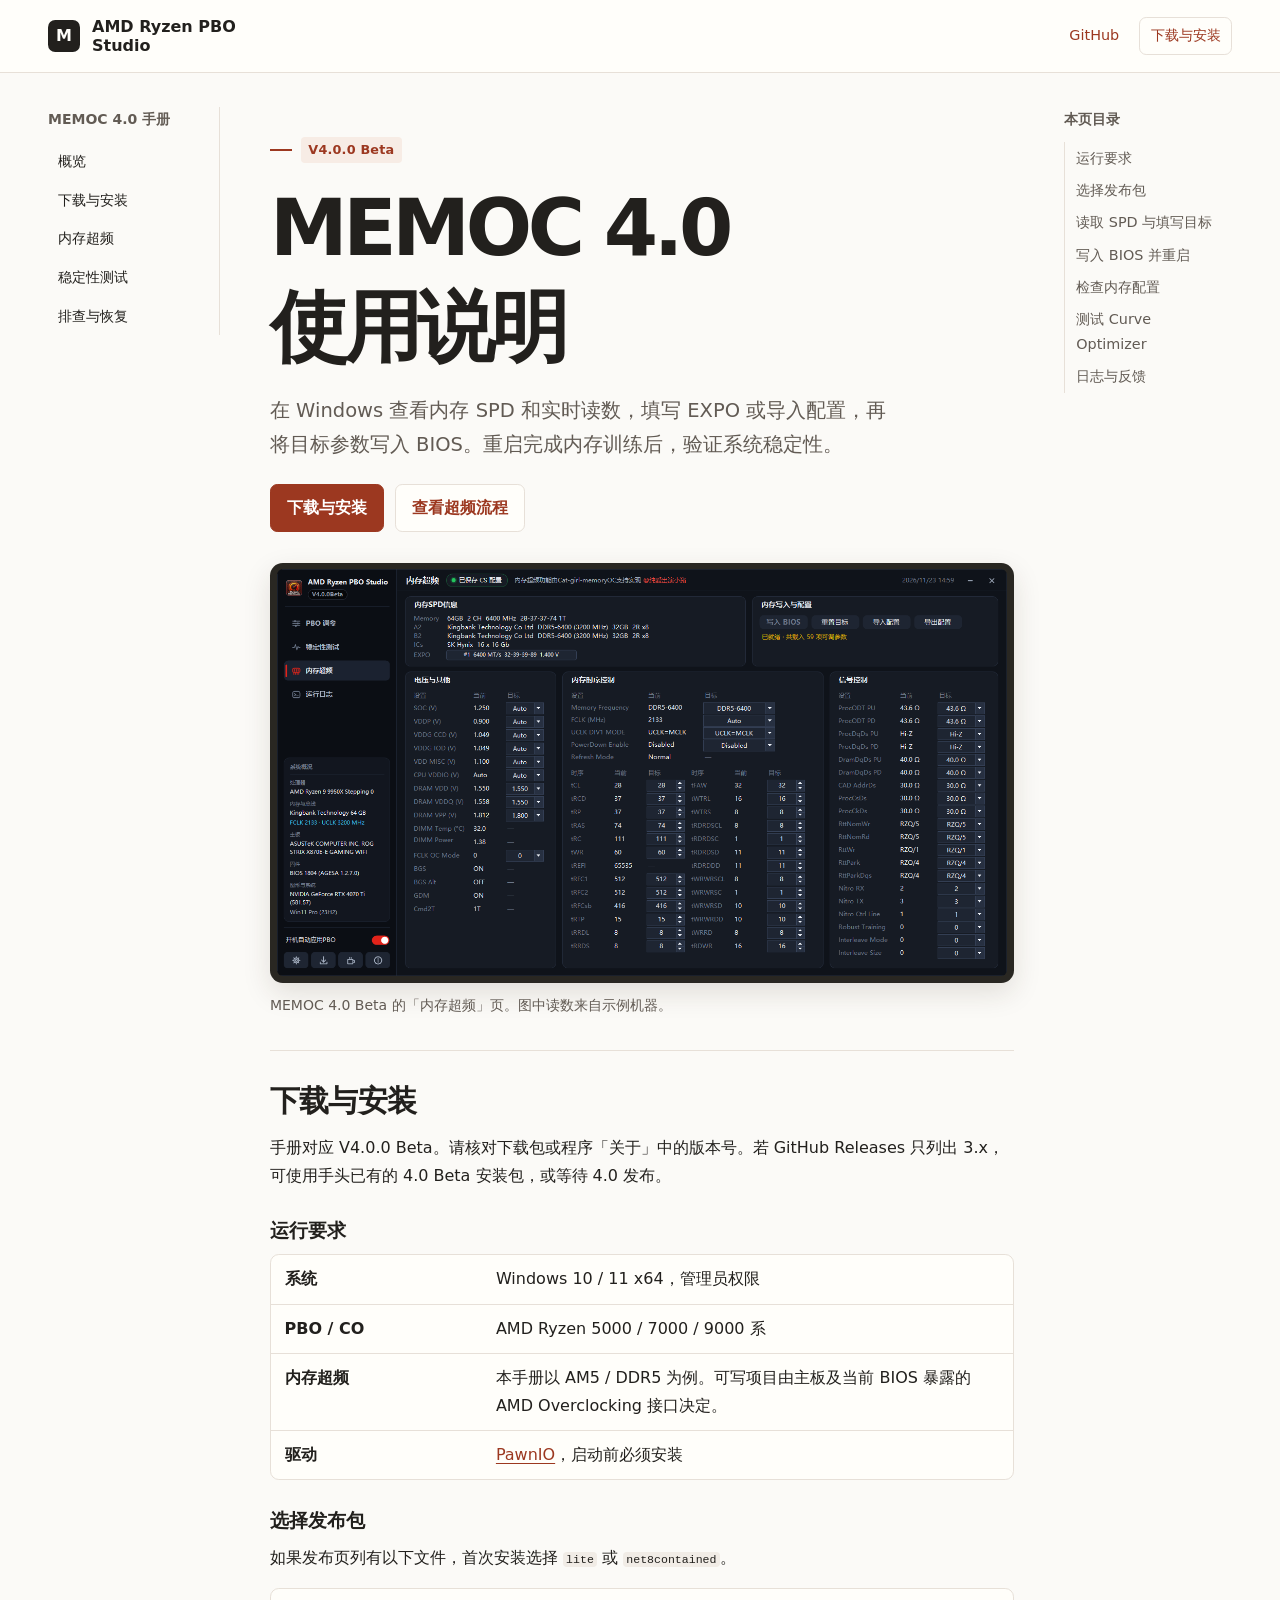
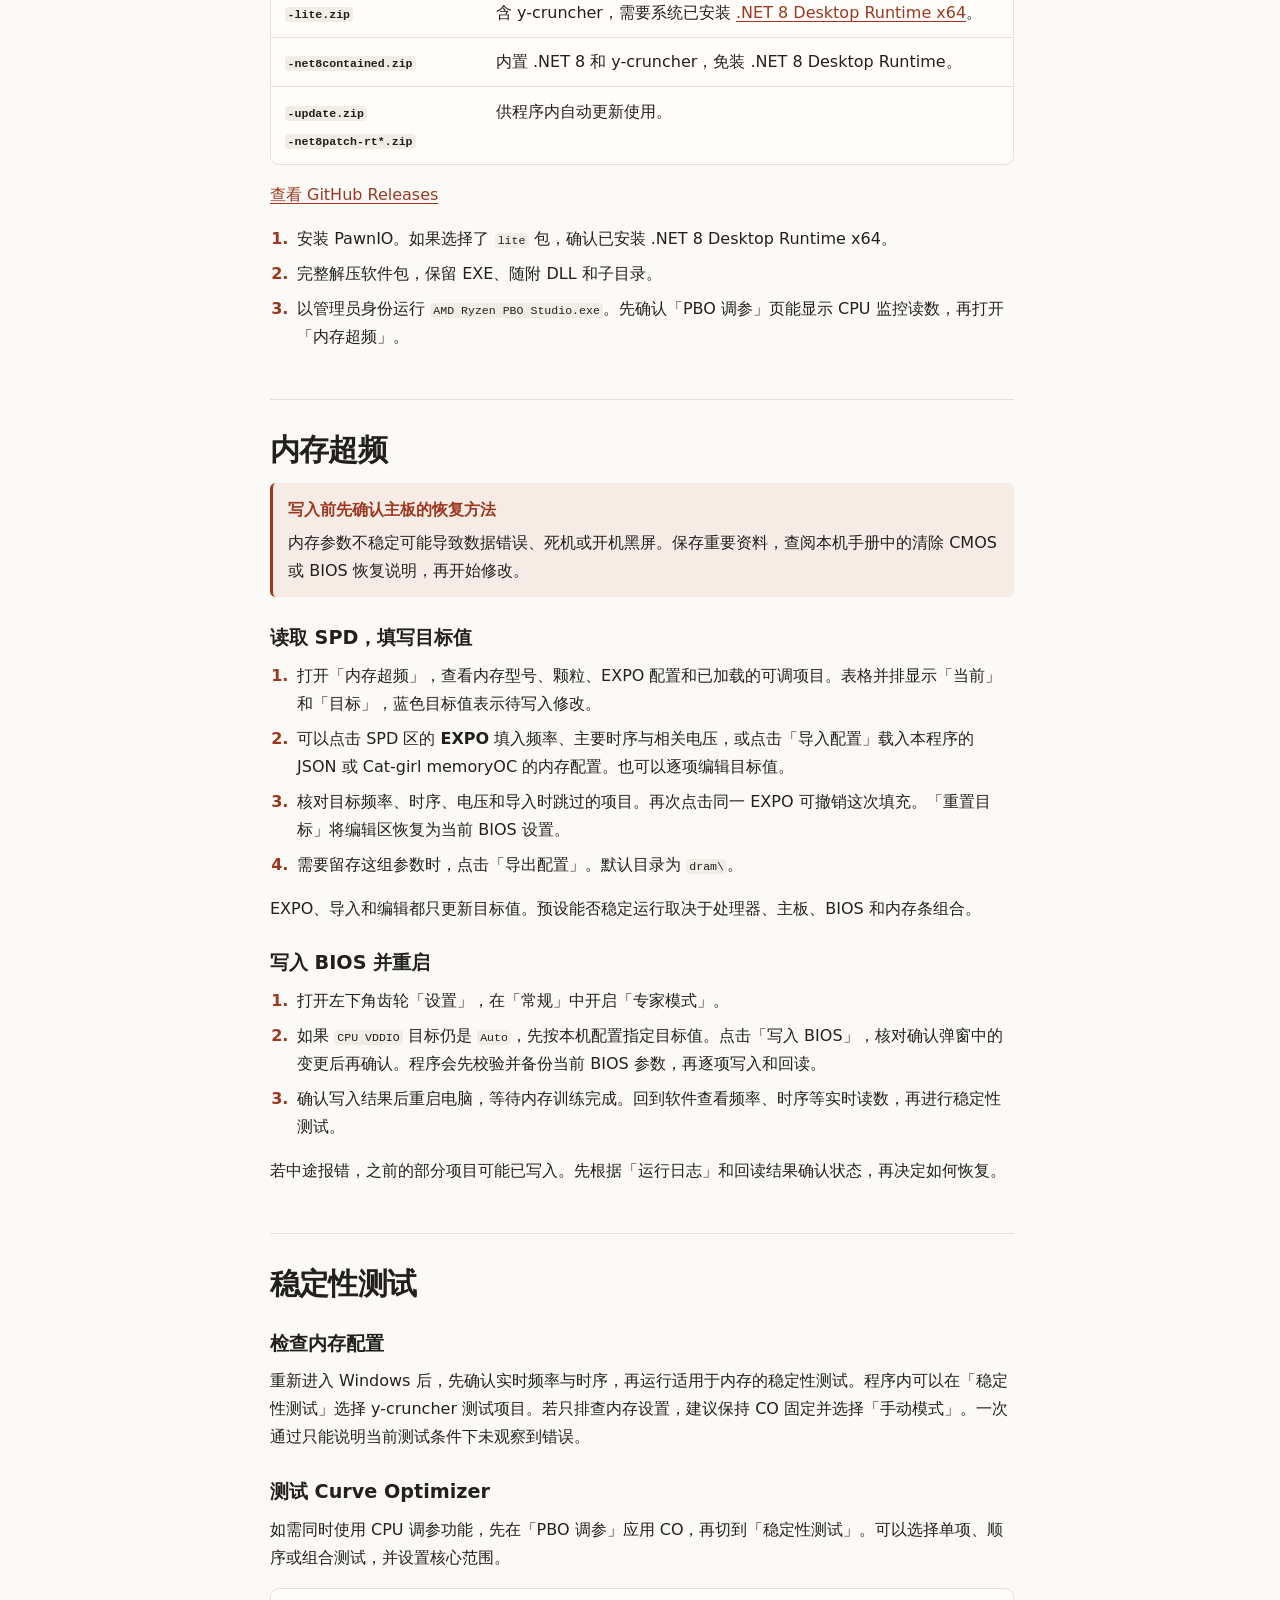
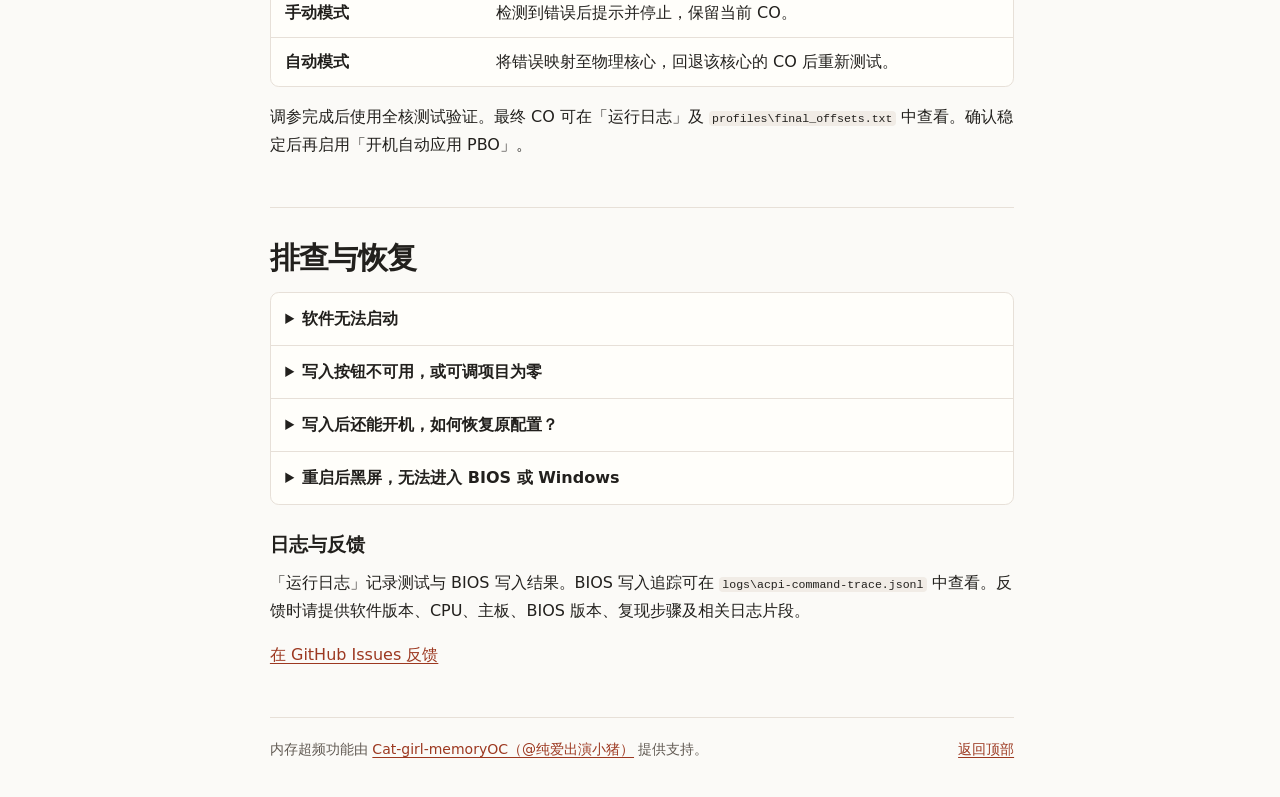
==== index.html @ 55dd598a "Publish the MEMOC 4.0 user guide" ====
<!doctype html>
<html lang="zh-CN">
<head>
  <meta charset="utf-8">
  <meta name="viewport" content="width=device-width, initial-scale=1">
  <meta name="description" content="AMD Ryzen PBO Studio MEMOC 4.0 中文手册。从安装 PawnIO 到填写 EXPO、写入 BIOS、验证内存稳定性与恢复。">
  <meta name="theme-color" content="#f8f7f4">
  <title>MEMOC 4.0 使用说明 · AMD Ryzen PBO Studio</title>
  <link rel="stylesheet" href="site.css">
</head>
<body>
  <a class="skip" href="#main">跳到正文</a>
  <header class="site-header" id="top">
    <div class="header-inner">
      <a class="brand" href="./">
        <span class="brand-mark" aria-hidden="true">M</span>
        <span>AMD Ryzen PBO Studio</span>
      </a>
      <div class="header-links">
        <a href="https://github.com/lengmo23/RyzenPboStudio">GitHub</a>
        <a class="header-download" href="#install">下载与安装</a>
      </div>
    </div>
  </header>

  <div class="layout">
    <aside class="sidebar">
      <p class="nav-label">MEMOC 4.0 手册</p>
      <nav aria-label="手册导航">
        <a href="#main">概览</a>
        <a href="#install">下载与安装</a>
        <a href="#memory">内存超频</a>
        <a href="#testing">稳定性测试</a>
        <a href="#recovery">排查与恢复</a>
      </nav>
    </aside>

    <main id="main" tabindex="-1">
      <section class="hero" aria-labelledby="title">
        <p class="eyebrow"><span aria-hidden="true"></span> <span class="version">V4.0.0 Beta</span></p>
        <h1 id="title">MEMOC 4.0<br>使用说明</h1>
        <p class="intro">在 Windows 查看内存 SPD 和实时读数，填写 EXPO 或导入配置，再将目标参数写入 BIOS。重启完成内存训练后，验证系统稳定性。</p>
        <div class="hero-links">
          <a class="button primary" href="#install">下载与安装</a>
          <a class="button secondary" href="#memory">查看超频流程</a>
        </div>
      </section>

      <figure class="screenshot">
        <a href="memory-oc.png" aria-label="查看内存超频界面大图">
          <img src="memory-oc.png" alt="MEMOC 4.0 中文界面。上方是内存 SPD 信息和配置按钮，下方三栏分别显示电压、内存时序和信号控制。"
               width="1420" height="790">
        </a>
        <figcaption>MEMOC 4.0 Beta 的「内存超频」页。图中读数来自示例机器。</figcaption>
      </figure>

      <section class="chapter" id="install" aria-labelledby="install-title">
        <h2 id="install-title">下载与安装</h2>
        <p>手册对应 V4.0.0 Beta。请核对下载包或程序「关于」中的版本号。若 GitHub Releases 只列出 3.x，可使用手头已有的 4.0 Beta 安装包，或等待 4.0 发布。</p>
        <h3 id="requirements">运行要求</h3>
        <dl class="specs">
          <div><dt>系统</dt><dd>Windows 10 / 11 x64，管理员权限</dd></div>
          <div><dt>PBO / CO</dt><dd>AMD Ryzen 5000 / 7000 / 9000 系</dd></div>
          <div><dt>内存超频</dt><dd>本手册以 AM5 / DDR5 为例。可写项目由主板及当前 BIOS 暴露的 AMD Overclocking 接口决定。</dd></div>
          <div><dt>驱动</dt><dd><a href="https://pawnio.eu/">PawnIO</a>，启动前必须安装</dd></div>
        </dl>

        <h3 id="package">选择发布包</h3>
        <p>如果发布页列有以下文件，首次安装选择 <code>lite</code> 或 <code>net8contained</code>。</p>
        <dl class="specs">
          <div><dt><code>-lite.zip</code></dt><dd>含 y-cruncher，需要系统已安装 <a href="https://dotnet.microsoft.com/download/dotnet/8.0">.NET 8 Desktop Runtime x64</a>。</dd></div>
          <div><dt><code>-net8contained.zip</code></dt><dd>内置 .NET 8 和 y-cruncher，免装 .NET 8 Desktop Runtime。</dd></div>
          <div><dt><code>-update.zip</code><br><code>-net8patch-rt*.zip</code></dt><dd>供程序内自动更新使用。</dd></div>
        </dl>
        <p><a href="https://github.com/lengmo23/RyzenPboStudio/releases">查看 GitHub Releases</a></p>
        <ol>
          <li>安装 PawnIO。如果选择了 <code>lite</code> 包，确认已安装 .NET 8 Desktop Runtime x64。</li>
          <li>完整解压软件包，保留 EXE、随附 DLL 和子目录。</li>
          <li>以管理员身份运行 <code>AMD Ryzen PBO Studio.exe</code>。先确认「PBO 调参」页能显示 CPU 监控读数，再打开「内存超频」。</li>
        </ol>
      </section>

      <section class="chapter" id="memory" aria-labelledby="memory-title">
        <h2 id="memory-title">内存超频</h2>
        <aside class="notice">
          <strong>写入前先确认主板的恢复方法</strong>
          <p>内存参数不稳定可能导致数据错误、死机或开机黑屏。保存重要资料，查阅本机手册中的清除 CMOS 或 BIOS 恢复说明，再开始修改。</p>
        </aside>

        <h3 id="targets">读取 SPD，填写目标值</h3>
        <ol>
          <li>打开「内存超频」，查看内存型号、颗粒、EXPO 配置和已加载的可调项目。表格并排显示「当前」和「目标」，蓝色目标值表示待写入修改。</li>
          <li>可以点击 SPD 区的 <strong>EXPO</strong> 填入频率、主要时序与相关电压，或点击「导入配置」载入本程序的 JSON 或 Cat-girl memoryOC 的内存配置。也可以逐项编辑目标值。</li>
          <li>核对目标频率、时序、电压和导入时跳过的项目。再次点击同一 EXPO 可撤销这次填充。「重置目标」将编辑区恢复为当前 BIOS 设置。</li>
          <li>需要留存这组参数时，点击「导出配置」。默认目录为 <code>dram\</code>。</li>
        </ol>
        <p>EXPO、导入和编辑都只更新目标值。预设能否稳定运行取决于处理器、主板、BIOS 和内存条组合。</p>

        <h3 id="write">写入 BIOS 并重启</h3>
        <ol>
          <li>打开左下角齿轮「设置」，在「常规」中开启「专家模式」。</li>
          <li>如果 <code>CPU VDDIO</code> 目标仍是 <code>Auto</code>，先按本机配置指定目标值。点击「写入 BIOS」，核对确认弹窗中的变更后再确认。程序会先校验并备份当前 BIOS 参数，再逐项写入和回读。</li>
          <li>确认写入结果后重启电脑，等待内存训练完成。回到软件查看频率、时序等实时读数，再进行稳定性测试。</li>
        </ol>
        <p>若中途报错，之前的部分项目可能已写入。先根据「运行日志」和回读结果确认状态，再决定如何恢复。</p>
      </section>

      <section class="chapter" id="testing" aria-labelledby="testing-title">
        <h2 id="testing-title">稳定性测试</h2>
        <h3 id="memory-test">检查内存配置</h3>
        <p>重新进入 Windows 后，先确认实时频率与时序，再运行适用于内存的稳定性测试。程序内可以在「稳定性测试」选择 y-cruncher 测试项目。若只排查内存设置，建议保持 CO 固定并选择「手动模式」。一次通过只能说明当前测试条件下未观察到错误。</p>

        <h3 id="co">测试 Curve Optimizer</h3>
        <p>如需同时使用 CPU 调参功能，先在「PBO 调参」应用 CO，再切到「稳定性测试」。可以选择单项、顺序或组合测试，并设置核心范围。</p>
        <dl class="specs">
          <div><dt>手动模式</dt><dd>检测到错误后提示并停止，保留当前 CO。</dd></div>
          <div><dt>自动模式</dt><dd>将错误映射至物理核心，回退该核心的 CO 后重新测试。</dd></div>
        </dl>
        <p>调参完成后使用全核测试验证。最终 CO 可在「运行日志」及 <code>profiles\final_offsets.txt</code> 中查看。确认稳定后再启用「开机自动应用 PBO」。</p>
      </section>

      <section class="chapter" id="recovery" aria-labelledby="recovery-title">
        <h2 id="recovery-title">排查与恢复</h2>
        <div class="faq">
          <details>
            <summary>软件无法启动</summary>
            <p>确认使用 Windows x64，已安装 PawnIO，并以管理员身份运行。若使用 <code>lite</code>，确认安装的是 .NET 8 <strong>Desktop Runtime x64</strong>。若缺少 DLL，请完整重新解压。</p>
          </details>
          <details>
            <summary>写入按钮不可用，或可调项目为零</summary>
            <p>先确认已开启「专家模式」。若仍无可调项目，请查看状态栏与「运行日志」中的 BIOS 接口探测结果，核对主板型号与 BIOS 版本。不同主板及固件可写项目不同。</p>
          </details>
          <details>
            <summary>写入后还能开机，如何恢复原配置？</summary>
            <p>在「导入配置」选择 <code>profiles\memory_backup_*.json</code>，核对可恢复的数值后再写入并重启。已写入为手动值的参数如需恢复成 <code>Auto</code>，请进入主板 BIOS 恢复。</p>
          </details>
          <details>
            <summary>重启后黑屏，无法进入 BIOS 或 Windows</summary>
            <p>先按主板手册预留内存训练时间。若仍无法完成开机自检，按主板或整机厂商的说明清除 CMOS 或恢复 BIOS 默认设置。笔记本没有外部恢复入口时，请按整机手册处理或联系厂商。软件恢复需要能进入 Windows。</p>
          </details>
        </div>

        <h3 id="logs">日志与反馈</h3>
        <p>「运行日志」记录测试与 BIOS 写入结果。BIOS 写入追踪可在 <code>logs\acpi-command-trace.jsonl</code> 中查看。反馈时请提供软件版本、CPU、主板、BIOS 版本、复现步骤及相关日志片段。</p>
        <p><a href="https://github.com/lengmo23/RyzenPboStudio/issues">在 GitHub Issues 反馈</a></p>
      </section>

      <footer class="footer">
        <p>内存超频功能由 <a href="https://v.douyin.com/yMpmAidKqdY/">Cat-girl-memoryOC（@纯爱出演小猪）</a> 提供支持。</p>
        <a href="#top">返回顶部</a>
      </footer>
    </main>

    <aside class="on-page">
      <p class="nav-label">本页目录</p>
      <nav aria-label="本页目录">
        <a href="#requirements">运行要求</a>
        <a href="#package">选择发布包</a>
        <a href="#targets">读取 SPD 与填写目标</a>
        <a href="#write">写入 BIOS 并重启</a>
        <a href="#memory-test">检查内存配置</a>
        <a href="#co">测试 Curve Optimizer</a>
        <a href="#logs">日志与反馈</a>
      </nav>
    </aside>
  </div>
</body>
</html>
---- site.css ----
:root {
  color-scheme: light;
  --bg: #fbfaf7;
  --surface: #fffefa;
  --ink: #22201d;
  --muted: #625b54;
  --accent: #9c3820;
  --accent-hover: #792916;
  --tint: #f7ece5;
  --rule: #e7e0d8;
  --header-height: 4.5rem;
  font-family: "Segoe UI", "Microsoft YaHei UI", "PingFang SC", system-ui, sans-serif;
}

* { box-sizing: border-box; }
html { scroll-padding-top: calc(var(--header-height) + 1.25rem); }
body { margin: 0; background: var(--bg); color: var(--ink); line-height: 1.75; }
a { color: var(--accent); text-underline-offset: .18em; }
a:hover { color: var(--accent-hover); }
:focus-visible { outline: 2px solid var(--accent); outline-offset: 4px; }
.skip { position: fixed; left: 1rem; top: -4rem; z-index: 3; padding: .5rem 1rem; background: var(--surface); }
.skip:focus { top: .5rem; }

.site-header {
  position: sticky;
  top: 0;
  z-index: 2;
  background: var(--surface);
  border-bottom: 1px solid var(--rule);
}
.header-inner {
  max-width: 91rem;
  min-height: var(--header-height);
  padding: .65rem clamp(1rem, 4vw, 3rem);
  margin: auto;
  display: flex;
  align-items: center;
  justify-content: space-between;
  gap: 1rem;
}
.brand, .header-links { display: flex; align-items: center; gap: .75rem; }
.brand { color: var(--ink); text-decoration: none; font-weight: 750; line-height: 1.2; }
.brand-mark {
  display: grid;
  place-items: center;
  flex: 0 0 2rem;
  height: 2rem;
  border-radius: .45rem;
  background: var(--ink);
  color: #fffefa;
  font-weight: 800;
}
.header-links { gap: 1.25rem; font-size: .9rem; white-space: nowrap; }
.header-links a { text-decoration: none; }
.header-download { border: 1px solid var(--rule); border-radius: .45rem; padding: .35rem .65rem; }

.layout {
  display: grid;
  grid-template-columns: 10.75rem minmax(0, 1fr) 10.5rem;
  gap: clamp(1.4rem, 3.9vw, 3.5rem);
  max-width: 91rem;
  margin: auto;
  padding: 0 clamp(1rem, 4vw, 3rem);
}
.sidebar, .on-page {
  position: sticky;
  top: calc(var(--header-height) + 2.1rem);
  align-self: start;
  max-height: calc(100vh - var(--header-height) - 3rem);
  overflow-y: auto;
  margin-top: 2.1rem;
}
.sidebar { border-right: 1px solid var(--rule); padding: 0 .8rem 0 0; }
.nav-label { margin: 0 0 .7rem; color: var(--muted); font-size: .875rem; font-weight: 700; }
nav a { display: block; text-decoration: none; font-size: .9rem; }
.sidebar nav a { color: var(--ink); padding: .42rem .65rem; border-radius: .4rem; }
.sidebar nav a:hover, .sidebar nav a:focus-visible { background: var(--tint); color: var(--accent); }
.on-page nav { border-left: 1px solid var(--rule); }
.on-page a { color: var(--muted); padding: .22rem .7rem; }
.on-page a:hover { color: var(--accent); }
main { min-width: 0; }
main:focus { outline: none; }

.hero { padding: clamp(2.15rem, 5vw, 4.25rem) 0 1.9rem; }
.eyebrow {
  display: flex;
  align-items: center;
  flex-wrap: wrap;
  gap: .55rem;
  margin: 0 0 1rem;
  color: var(--accent);
  font-size: .8rem;
  letter-spacing: .095em;
  font-weight: 750;
}
.eyebrow > span:first-child { display: inline-block; width: 1.4rem; height: 2px; background: currentColor; }
.version { border-radius: .25rem; background: var(--tint); padding: .12rem .45rem; letter-spacing: .015em; }
h1, h2, h3 { line-height: 1.26; }
h1 { margin: 0; font-size: clamp(2.65rem, 6.1vw, 5.65rem); letter-spacing: -.055em; font-weight: 800; }
.intro { max-width: 39rem; margin: 1.15rem 0 1.35rem; font-size: clamp(1rem, 1.65vw, 1.22rem); color: var(--muted); }
.hero-links { display: flex; gap: .7rem; flex-wrap: wrap; }
.button { display: inline-block; padding: .56rem 1rem; border: 1px solid var(--rule); border-radius: .45rem; font-weight: 650; text-decoration: none; }
.primary { color: white; background: var(--accent); border-color: var(--accent); }
.primary:hover { color: white; background: var(--accent-hover); }
.secondary { background: var(--surface); }
.secondary:hover { background: var(--tint); }
.screenshot { margin: 0 0 2rem; }
.screenshot a { display: block; padding: .43rem; border-radius: .8rem; background: #292722; box-shadow: 0 10px 28px #33241621; }
.screenshot img { display: block; width: 100%; height: auto; border-radius: .38rem; }
figcaption { margin-top: .65rem; font-size: .875rem; color: var(--muted); }

.chapter { padding: 2rem 0; border-top: 1px solid var(--rule); }
h2 { margin: 0 0 .9rem; font-size: 1.85rem; letter-spacing: -.025em; }
h3 { margin: 1.8rem 0 .7rem; font-size: 1.2rem; }
p, ol { margin: .65rem 0 1rem; }
ol { padding-inline-start: 1.5rem; }
li { padding-inline-start: .2rem; margin: .44rem 0; }
li::marker { color: var(--accent); font-weight: 700; }
code { background: #f1ece6; border-radius: .25rem; padding: .09em .27em; overflow-wrap: anywhere; font-size: .89em; }
.specs {
  border: 1px solid var(--rule);
  border-radius: .55rem;
  background: var(--surface);
  margin: 0 0 1rem;
}
.specs > div { display: grid; grid-template-columns: minmax(8.5rem, 28%) 1fr; padding: .63rem .85rem; gap: .7rem; }
.specs > div + div { border-top: 1px solid var(--rule); }
.specs dt { font-weight: 650; }
.specs dd { margin: 0; }
.notice { border-left: 3px solid var(--accent); border-radius: .35rem; background: var(--tint); padding: .8rem .95rem; }
.notice strong { color: var(--accent); }
.notice p { margin: .28rem 0 0; }
.faq { border: 1px solid var(--rule); border-radius: .55rem; background: var(--surface); }
.faq details + details { border-top: 1px solid var(--rule); }
.faq summary { padding: .75rem .9rem; font-weight: 650; cursor: pointer; }
.faq summary:hover { color: var(--accent); }
.faq details p { padding: 0 .9rem; margin-top: 0; }
.footer {
  display: flex;
  flex-wrap: wrap;
  justify-content: space-between;
  align-items: baseline;
  gap: .65rem 1rem;
  padding: 1.2rem 0 2.25rem;
  border-top: 1px solid var(--rule);
  color: var(--muted);
  font-size: .875rem;
}
.footer p { margin: 0; }

@media (max-width: 62rem) {
  .layout { grid-template-columns: 9rem minmax(0, 1fr); }
  .on-page { display: none; }
}

@media (max-width: 42rem) {
  :root { --header-height: 3.75rem; }
  .layout { display: block; }
  .sidebar { position: static; max-height: none; margin-top: .6rem; border: 0; border-bottom: 1px solid var(--rule); padding: 0 0 .4rem; }
  .sidebar .nav-label { display: none; }
  .sidebar nav { display: flex; flex-wrap: wrap; gap: .16rem .2rem; }
  .sidebar nav a { padding: .37rem .5rem; }
  .hero { padding-top: 1.9rem; }
  .header-download { display: none; }
}

@media (max-width: 28rem) {
  .specs > div { grid-template-columns: 1fr; gap: .2rem; }
}
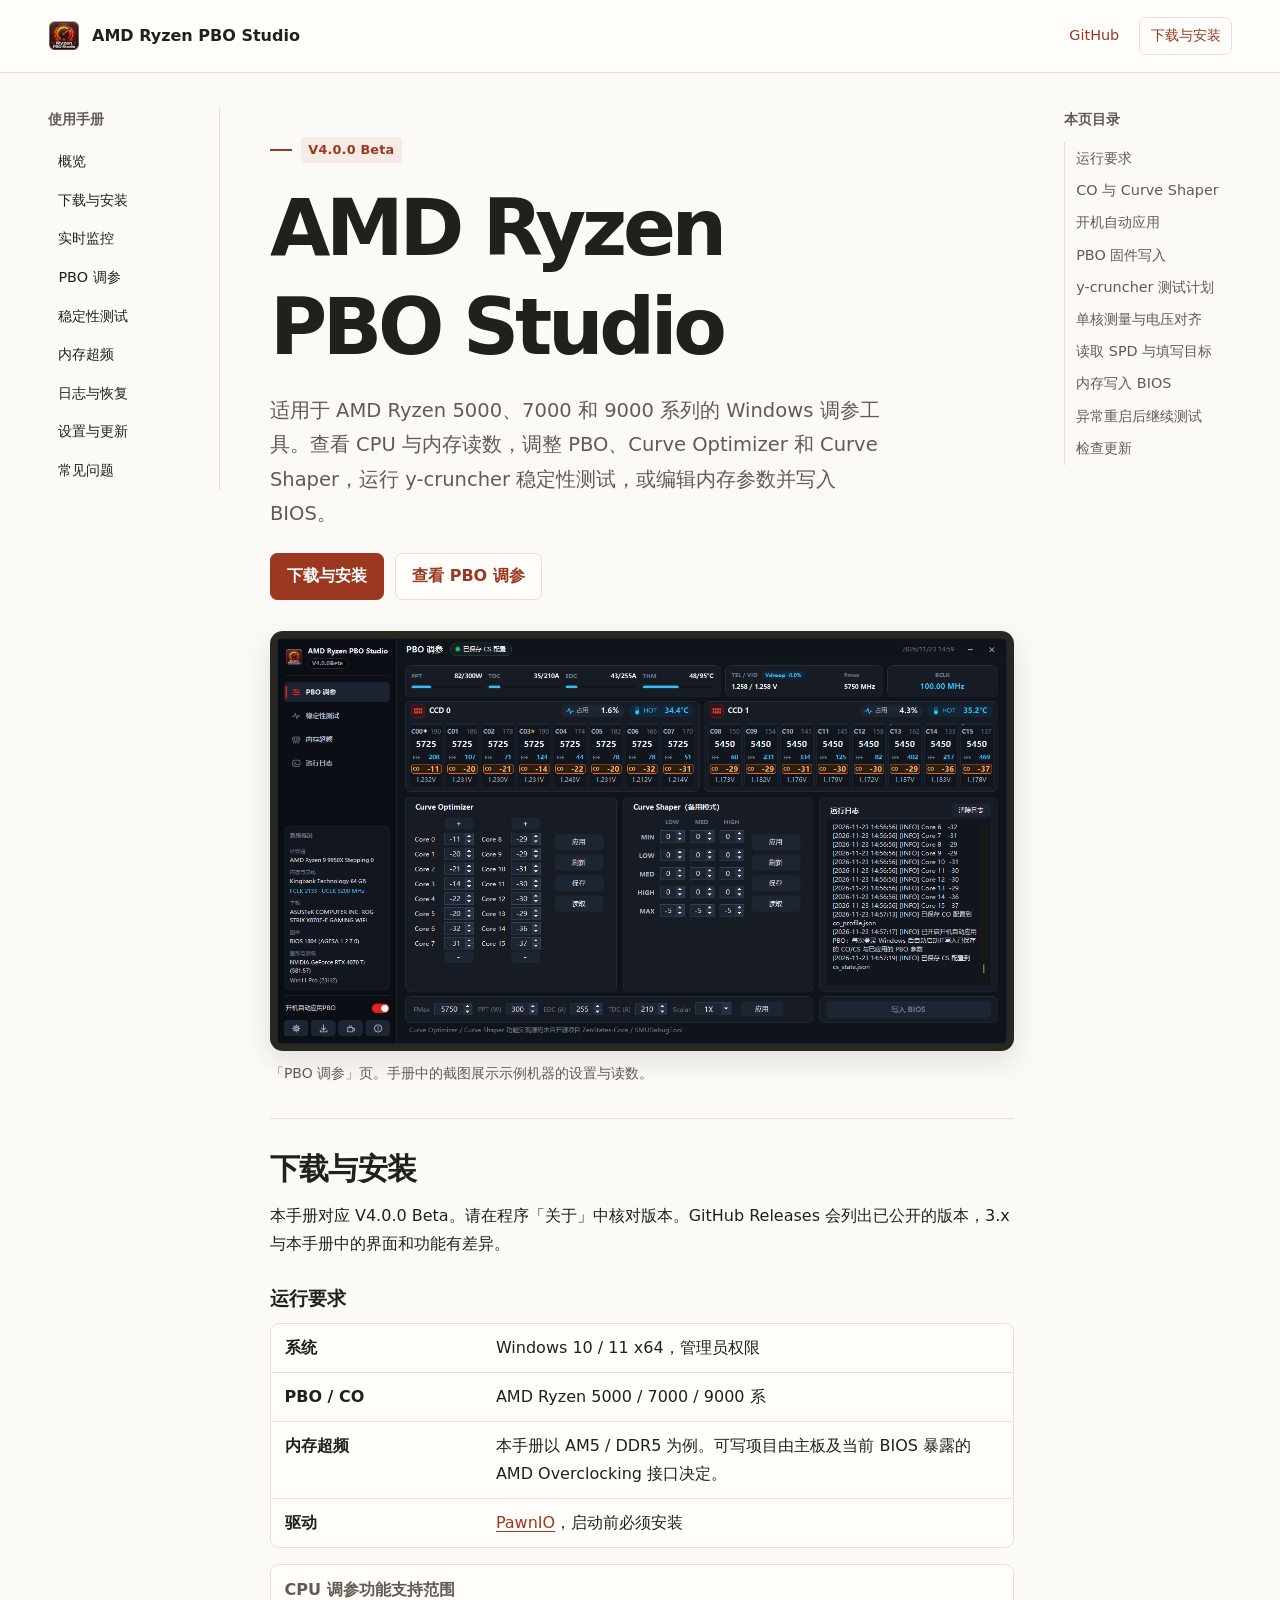
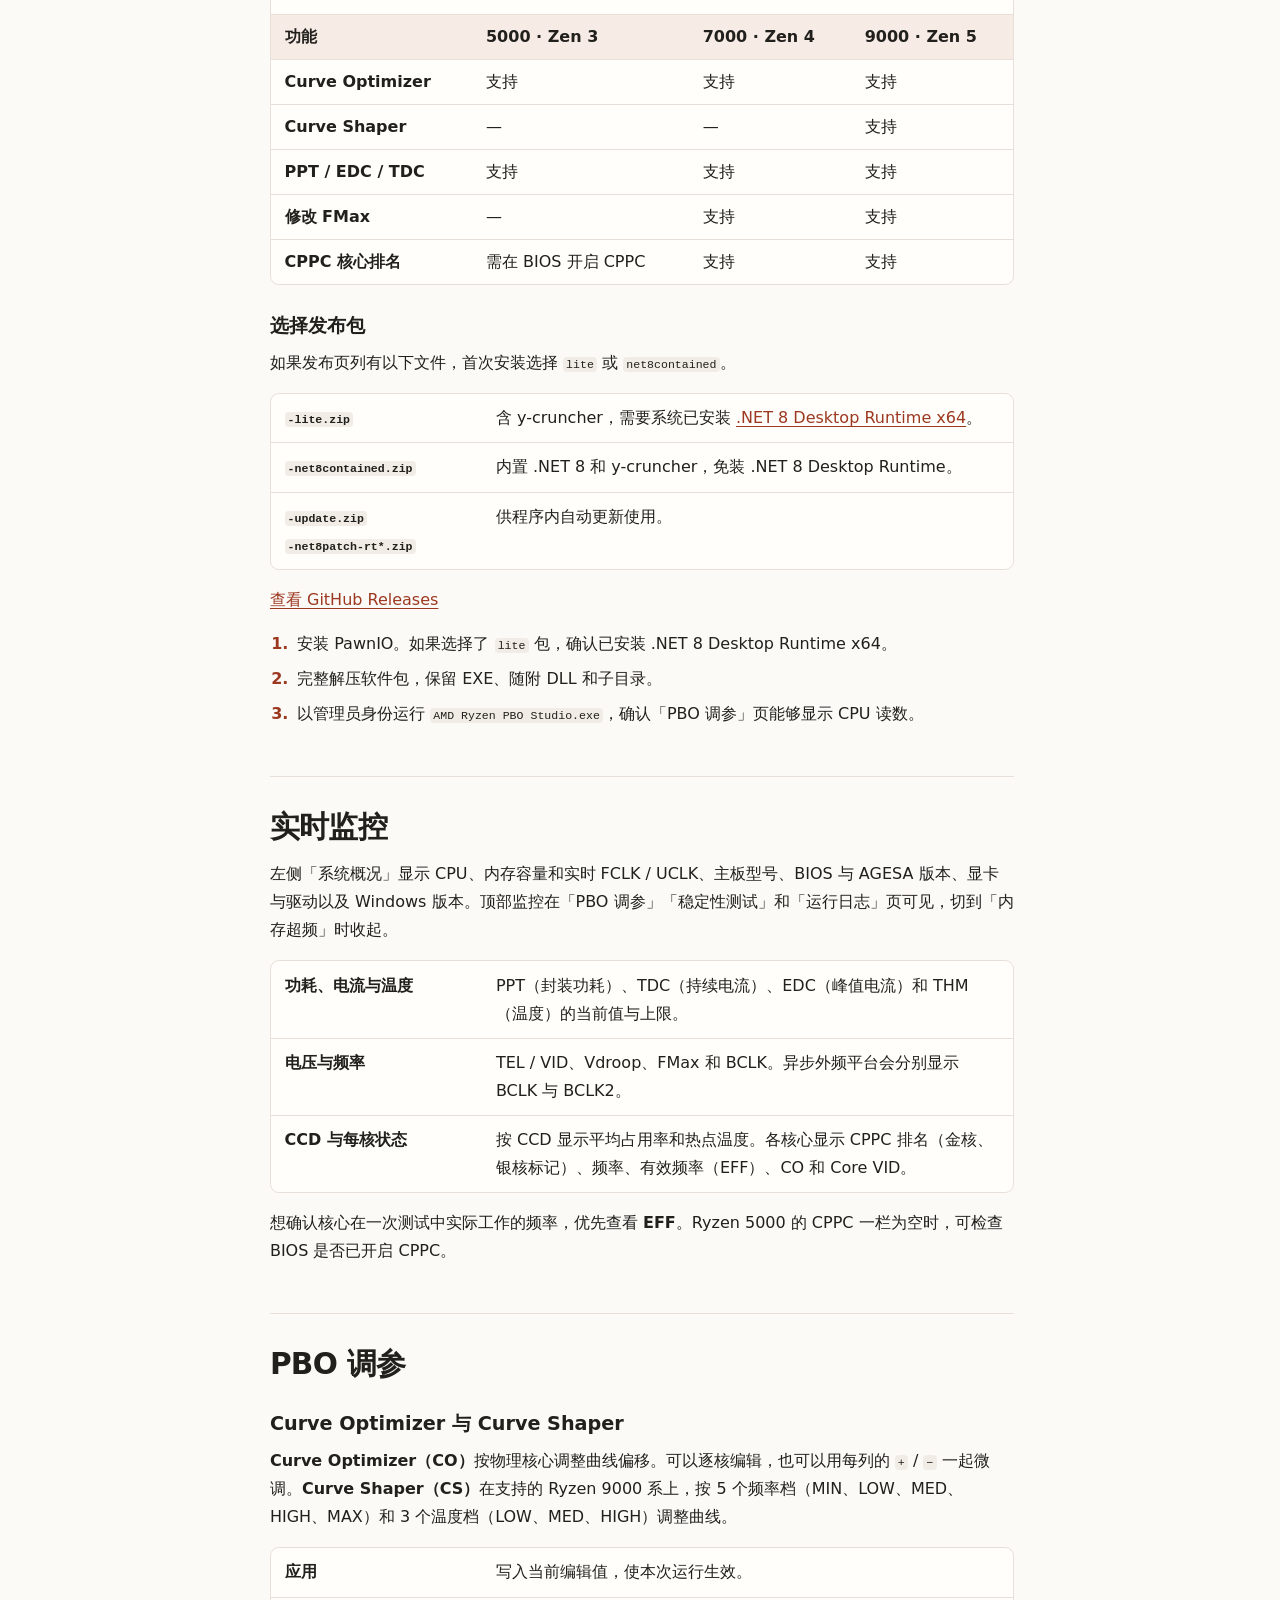
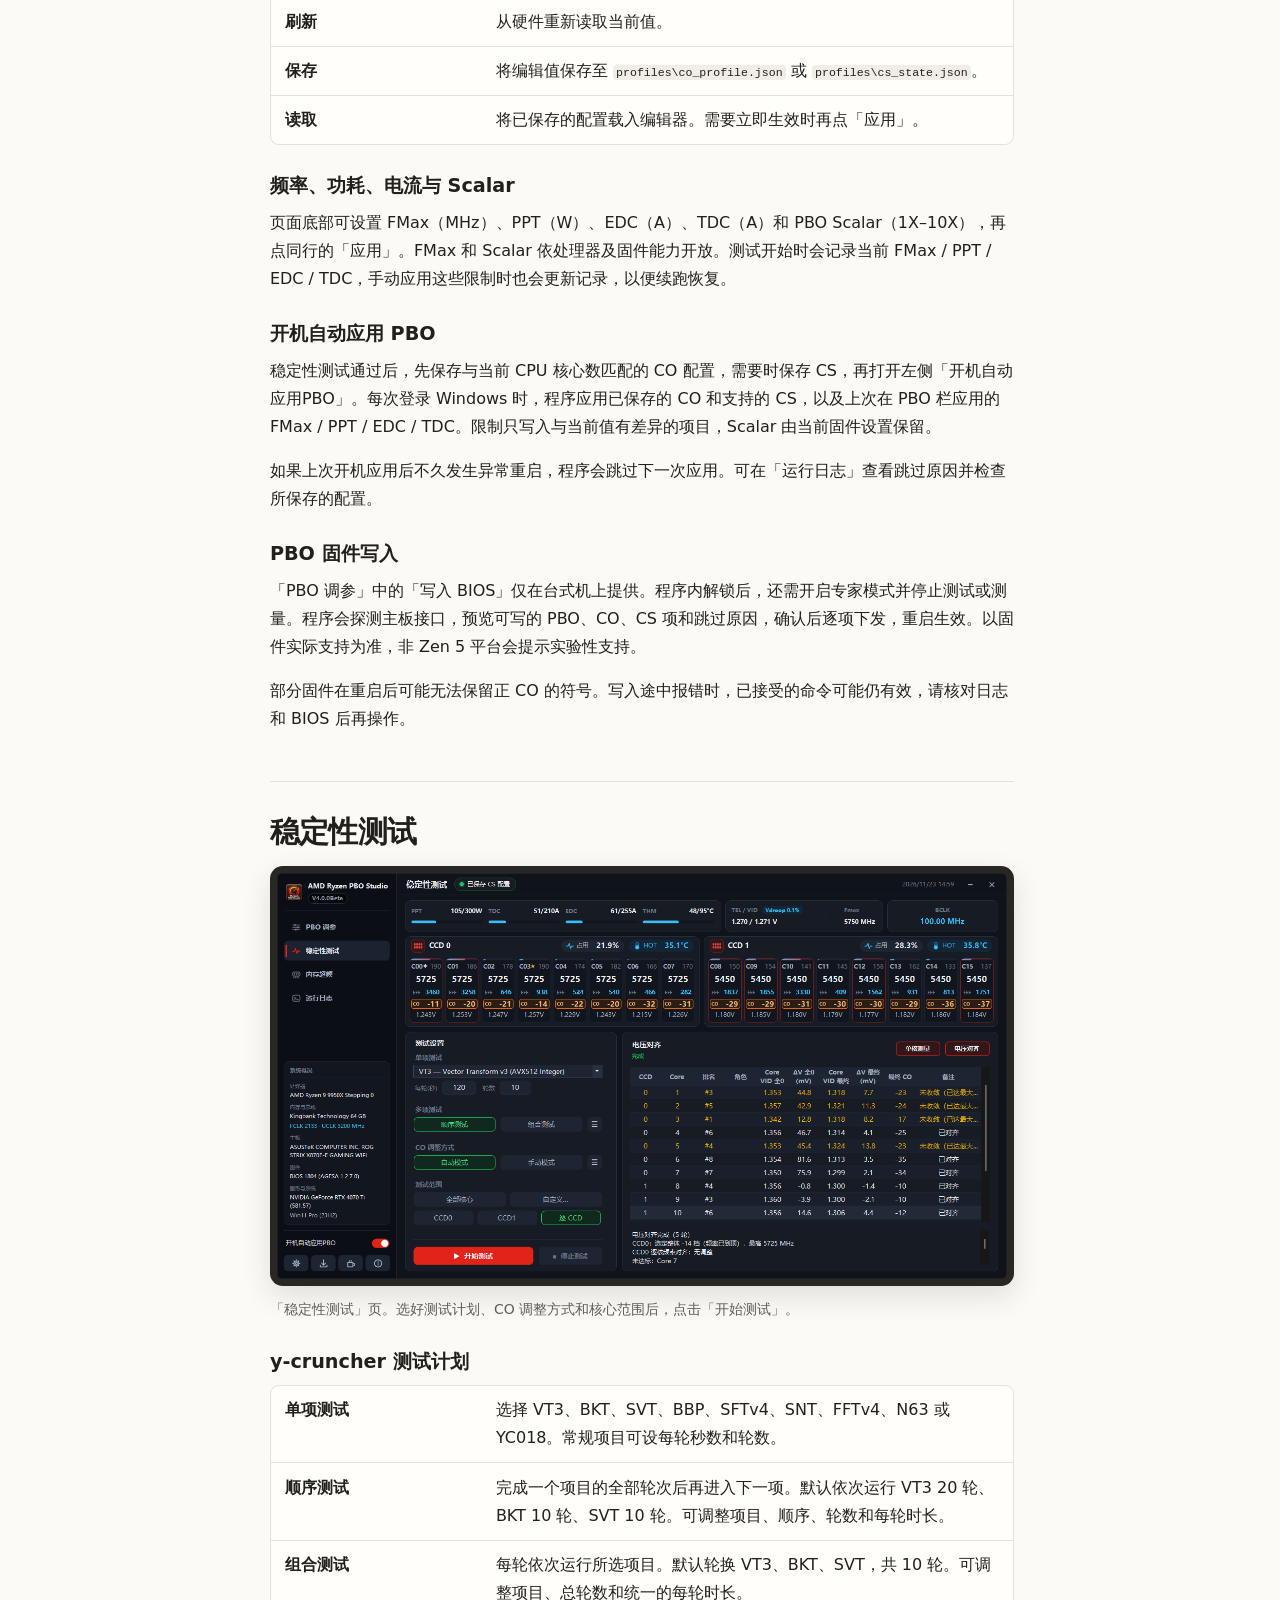
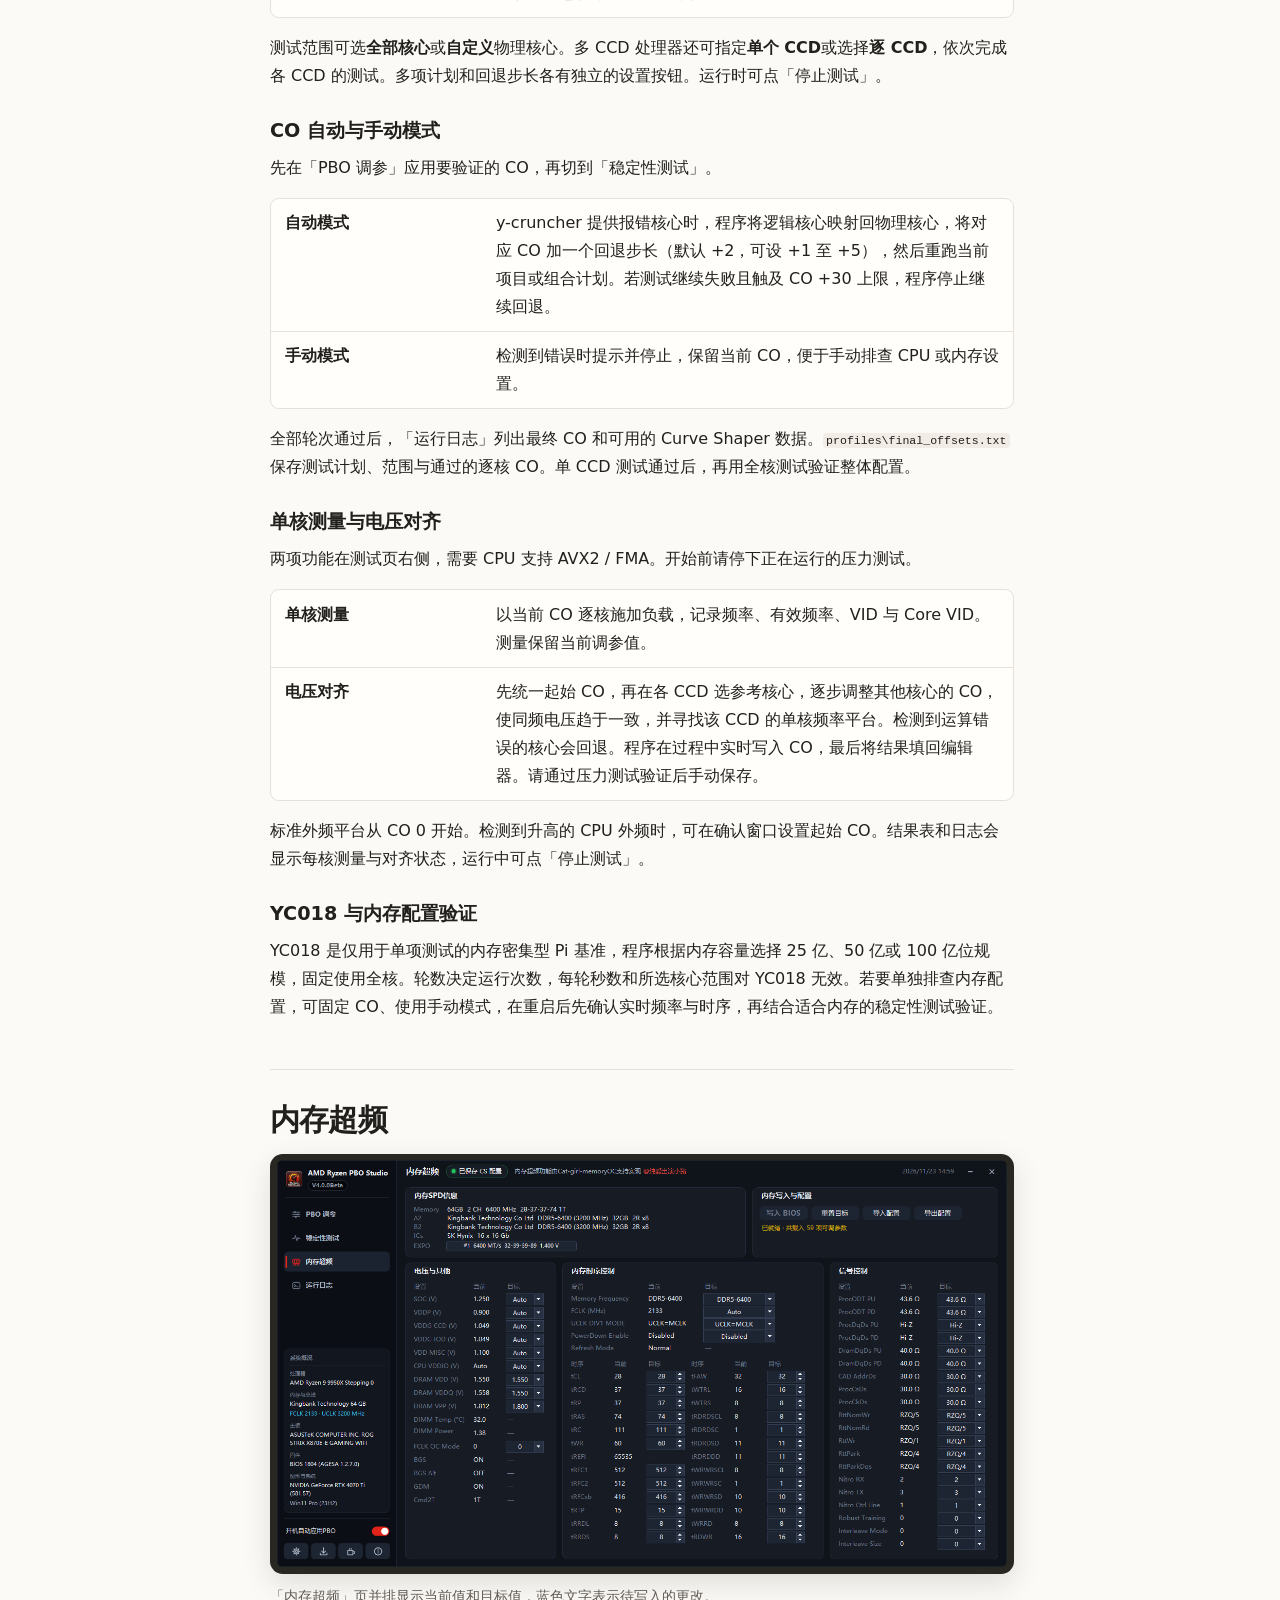
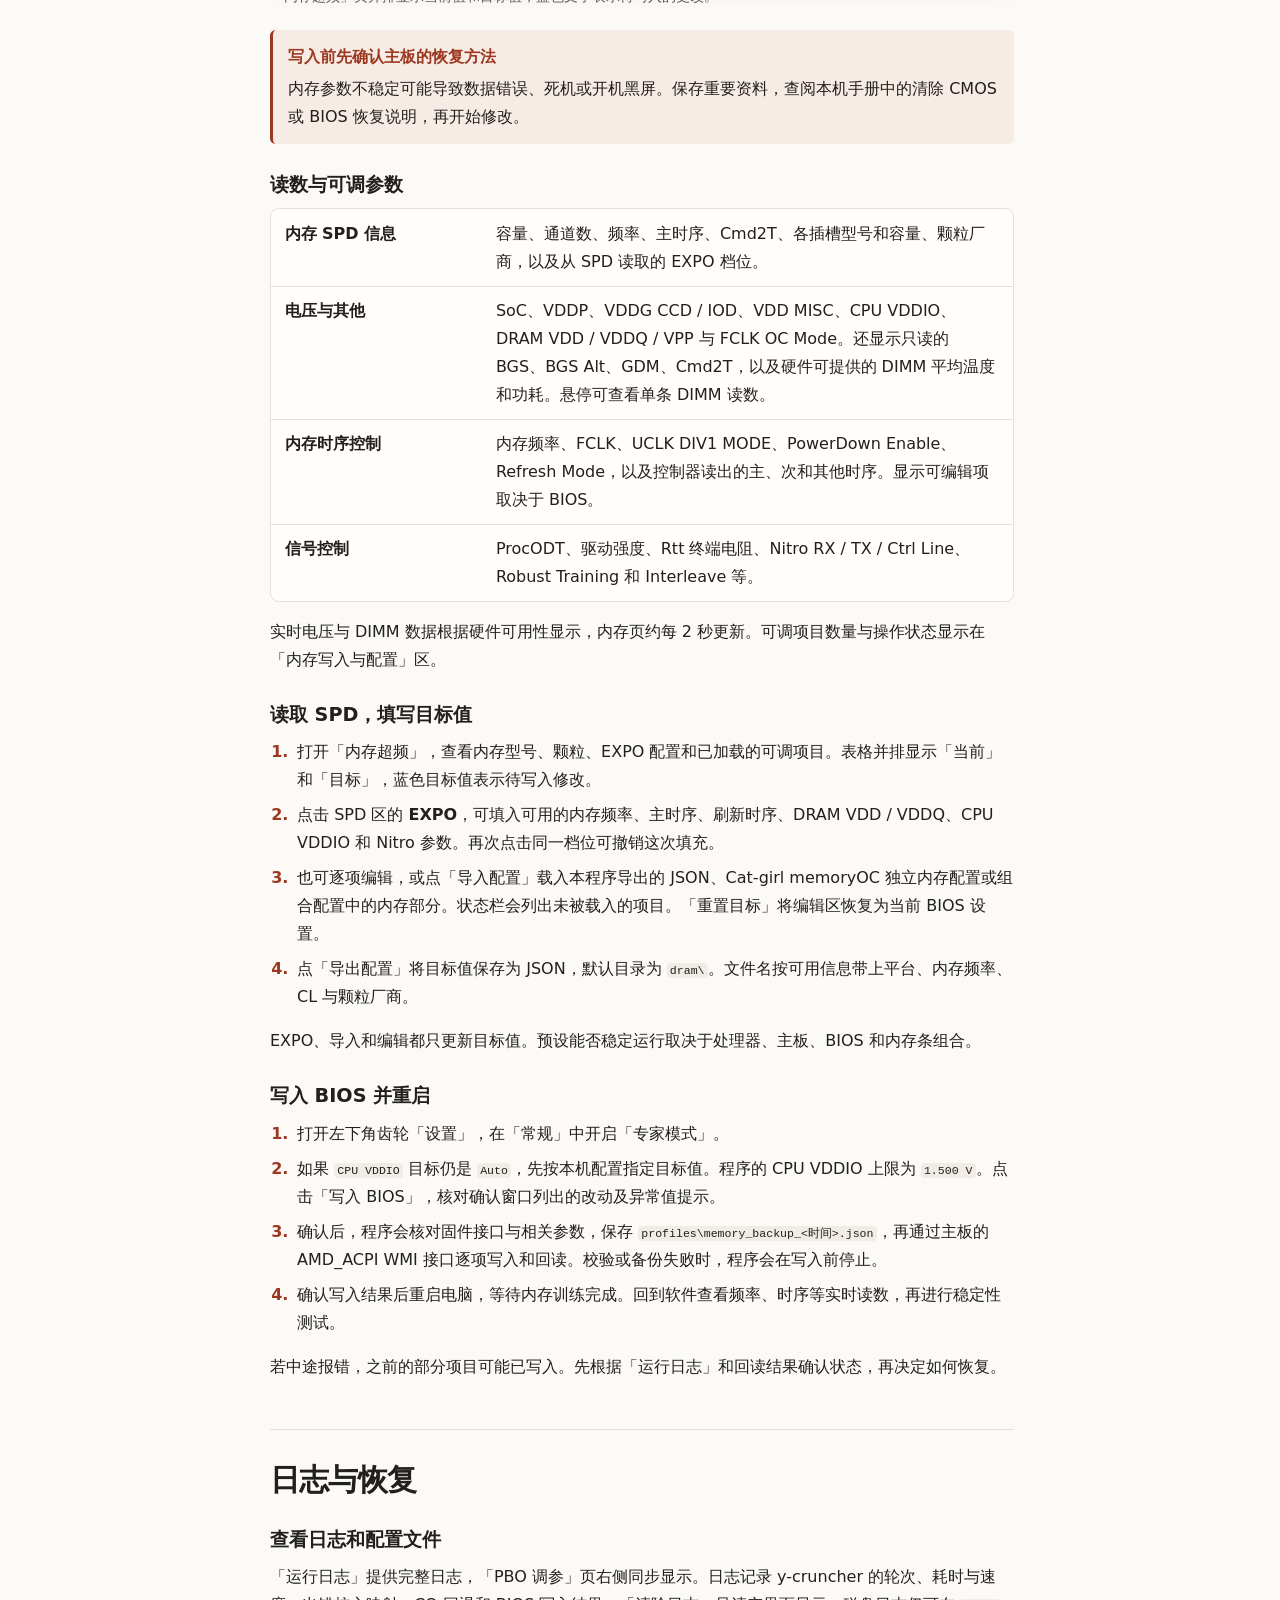
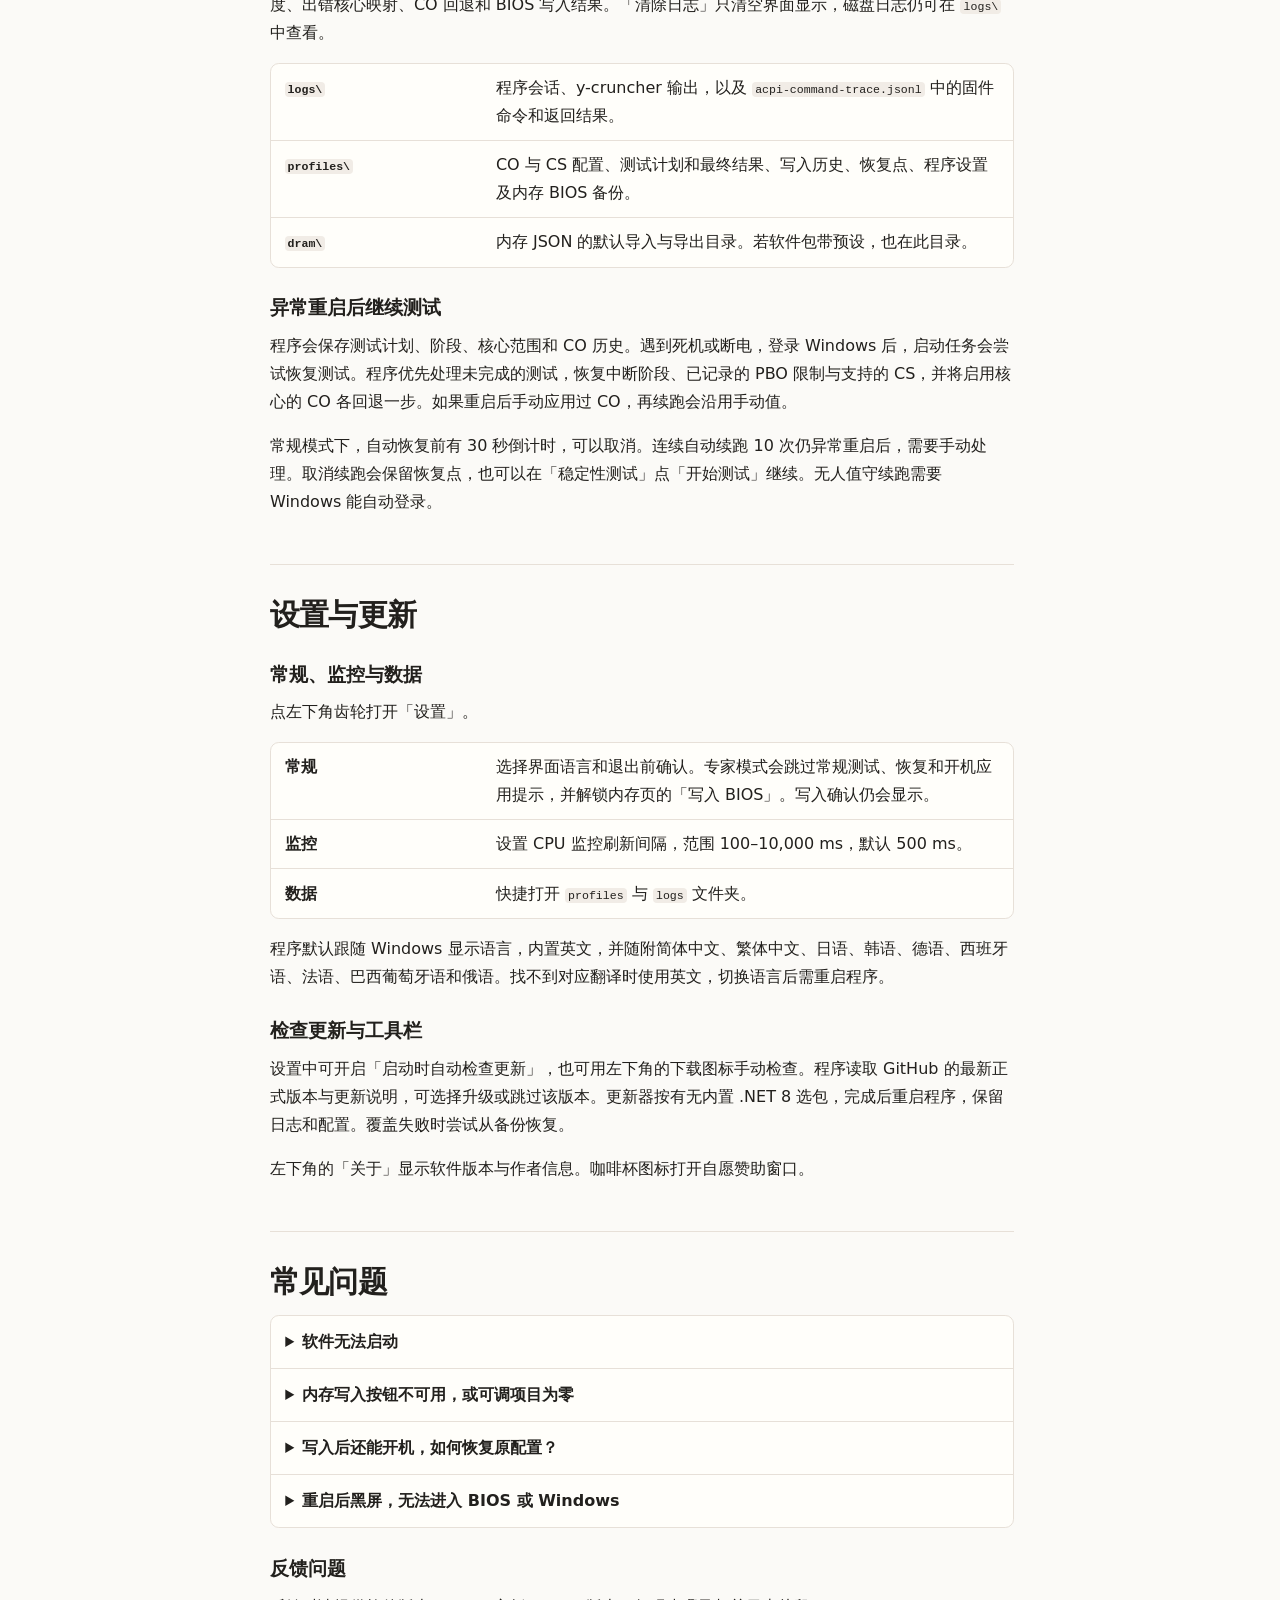
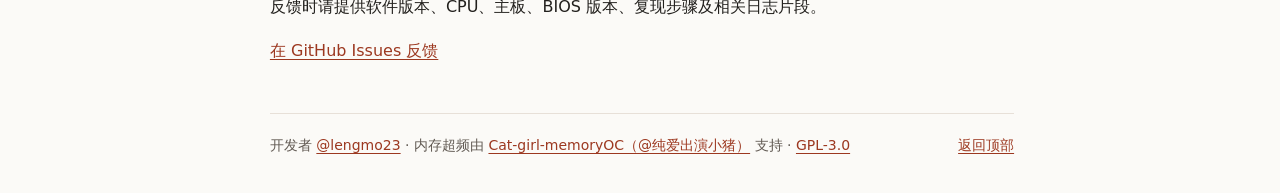
==== commit 4718d537: "Document the complete AMD Ryzen PBO Studio feature set" ====
--- a/index.html
+++ b/index.html
@@ -3,17 +3,18 @@
 <head>
   <meta charset="utf-8">
   <meta name="viewport" content="width=device-width, initial-scale=1">
-  <meta name="description" content="AMD Ryzen PBO Studio MEMOC 4.0 中文手册。从安装 PawnIO 到填写 EXPO、写入 BIOS、验证内存稳定性与恢复。">
+  <meta name="description" content="AMD Ryzen PBO Studio 中文使用手册。查看 Ryzen 实时监控、PBO 与 CO / CS 调参、稳定性测试、内存超频、日志与恢复的操作方法。">
   <meta name="theme-color" content="#f8f7f4">
-  <title>MEMOC 4.0 使用说明 · AMD Ryzen PBO Studio</title>
+  <title>AMD Ryzen PBO Studio · 中文使用手册</title>
+  <link rel="icon" href="studio.ico">
   <link rel="stylesheet" href="site.css">
 </head>
-<body>
+<body id="top">
   <a class="skip" href="#main">跳到正文</a>
-  <header class="site-header" id="top">
+  <header class="site-header">
     <div class="header-inner">
       <a class="brand" href="./">
-        <span class="brand-mark" aria-hidden="true">M</span>
+        <img class="brand-mark" src="studio.ico" alt="" width="32" height="32">
         <span>AMD Ryzen PBO Studio</span>
       </a>
       <div class="header-links">
@@ -25,38 +26,41 @@
 
   <div class="layout">
     <aside class="sidebar">
-      <p class="nav-label">MEMOC 4.0 手册</p>
+      <p class="nav-label">使用手册</p>
       <nav aria-label="手册导航">
         <a href="#main">概览</a>
         <a href="#install">下载与安装</a>
+        <a href="#monitor">实时监控</a>
+        <a href="#pbo">PBO 调参</a>
+        <a href="#testing">稳定性测试</a>
         <a href="#memory">内存超频</a>
-        <a href="#testing">稳定性测试</a>
-        <a href="#recovery">排查与恢复</a>
+        <a href="#recovery">日志与恢复</a>
+        <a href="#settings">设置与更新</a>
+        <a href="#faq">常见问题</a>
       </nav>
     </aside>
 
     <main id="main" tabindex="-1">
       <section class="hero" aria-labelledby="title">
         <p class="eyebrow"><span aria-hidden="true"></span> <span class="version">V4.0.0 Beta</span></p>
-        <h1 id="title">MEMOC 4.0<br>使用说明</h1>
-        <p class="intro">在 Windows 查看内存 SPD 和实时读数，填写 EXPO 或导入配置，再将目标参数写入 BIOS。重启完成内存训练后，验证系统稳定性。</p>
+        <h1 id="title">AMD Ryzen<br>PBO Studio</h1>
+        <p class="intro">适用于 AMD Ryzen 5000、7000 和 9000 系列的 Windows 调参工具。查看 CPU 与内存读数，调整 PBO、Curve Optimizer 和 Curve Shaper，运行 y-cruncher 稳定性测试，或编辑内存参数并写入 BIOS。</p>
         <div class="hero-links">
           <a class="button primary" href="#install">下载与安装</a>
-          <a class="button secondary" href="#memory">查看超频流程</a>
+          <a class="button secondary" href="#pbo">查看 PBO 调参</a>
         </div>
       </section>
 
       <figure class="screenshot">
-        <a href="memory-oc.png" aria-label="查看内存超频界面大图">
-          <img src="memory-oc.png" alt="MEMOC 4.0 中文界面。上方是内存 SPD 信息和配置按钮，下方三栏分别显示电压、内存时序和信号控制。"
-               width="1420" height="790">
+        <a href="pbo-tuning.png" aria-label="查看 PBO 调参界面大图">
+          <img src="pbo-tuning.png" alt="AMD Ryzen PBO Studio 的 PBO 调参页。顶部显示按 CCD 分组的实时监控，下方是 CO、Curve Shaper、PBO 参数和运行日志。" width="1420" height="790">
         </a>
-        <figcaption>MEMOC 4.0 Beta 的「内存超频」页。图中读数来自示例机器。</figcaption>
+        <figcaption>「PBO 调参」页。手册中的截图展示示例机器的设置与读数。</figcaption>
       </figure>
 
       <section class="chapter" id="install" aria-labelledby="install-title">
         <h2 id="install-title">下载与安装</h2>
-        <p>手册对应 V4.0.0 Beta。请核对下载包或程序「关于」中的版本号。若 GitHub Releases 只列出 3.x，可使用手头已有的 4.0 Beta 安装包，或等待 4.0 发布。</p>
+        <p>本手册对应 V4.0.0 Beta。请在程序「关于」中核对版本。GitHub Releases 会列出已公开的版本，3.x 与本手册中的界面和功能有差异。</p>
         <h3 id="requirements">运行要求</h3>
         <dl class="specs">
           <div><dt>系统</dt><dd>Windows 10 / 11 x64，管理员权限</dd></div>
@@ -64,6 +68,21 @@
           <div><dt>内存超频</dt><dd>本手册以 AM5 / DDR5 为例。可写项目由主板及当前 BIOS 暴露的 AMD Overclocking 接口决定。</dd></div>
           <div><dt>驱动</dt><dd><a href="https://pawnio.eu/">PawnIO</a>，启动前必须安装</dd></div>
         </dl>
+        <div class="table-scroll" tabindex="0" role="region" aria-label="处理器功能支持表">
+          <table>
+            <caption>CPU 调参功能支持范围</caption>
+            <thead>
+              <tr><th scope="col">功能</th><th scope="col">5000 · Zen 3</th><th scope="col">7000 · Zen 4</th><th scope="col">9000 · Zen 5</th></tr>
+            </thead>
+            <tbody>
+              <tr><th scope="row">Curve Optimizer</th><td>支持</td><td>支持</td><td>支持</td></tr>
+              <tr><th scope="row">Curve Shaper</th><td>—</td><td>—</td><td>支持</td></tr>
+              <tr><th scope="row">PPT / EDC / TDC</th><td>支持</td><td>支持</td><td>支持</td></tr>
+              <tr><th scope="row">修改 FMax</th><td>—</td><td>支持</td><td>支持</td></tr>
+              <tr><th scope="row">CPPC 核心排名</th><td>需在 BIOS 开启 CPPC</td><td>支持</td><td>支持</td></tr>
+            </tbody>
+          </table>
+        </div>
 
         <h3 id="package">选择发布包</h3>
         <p>如果发布页列有以下文件，首次安装选择 <code>lite</code> 或 <code>net8contained</code>。</p>
@@ -76,58 +95,162 @@
         <ol>
           <li>安装 PawnIO。如果选择了 <code>lite</code> 包，确认已安装 .NET 8 Desktop Runtime x64。</li>
           <li>完整解压软件包，保留 EXE、随附 DLL 和子目录。</li>
-          <li>以管理员身份运行 <code>AMD Ryzen PBO Studio.exe</code>。先确认「PBO 调参」页能显示 CPU 监控读数，再打开「内存超频」。</li>
+          <li>以管理员身份运行 <code>AMD Ryzen PBO Studio.exe</code>，确认「PBO 调参」页能够显示 CPU 读数。</li>
         </ol>
+      </section>
+
+      <section class="chapter" id="monitor" aria-labelledby="monitor-title">
+        <h2 id="monitor-title">实时监控</h2>
+        <p>左侧「系统概况」显示 CPU、内存容量和实时 FCLK / UCLK、主板型号、BIOS 与 AGESA 版本、显卡与驱动以及 Windows 版本。顶部监控在「PBO 调参」「稳定性测试」和「运行日志」页可见，切到「内存超频」时收起。</p>
+        <dl class="specs">
+          <div><dt>功耗、电流与温度</dt><dd>PPT（封装功耗）、TDC（持续电流）、EDC（峰值电流）和 THM（温度）的当前值与上限。</dd></div>
+          <div><dt>电压与频率</dt><dd>TEL / VID、Vdroop、FMax 和 BCLK。异步外频平台会分别显示 BCLK 与 BCLK2。</dd></div>
+          <div><dt>CCD 与每核状态</dt><dd>按 CCD 显示平均占用率和热点温度。各核心显示 CPPC 排名（金核、银核标记）、频率、有效频率（EFF）、CO 和 Core VID。</dd></div>
+        </dl>
+        <p>想确认核心在一次测试中实际工作的频率，优先查看 <strong>EFF</strong>。Ryzen 5000 的 CPPC 一栏为空时，可检查 BIOS 是否已开启 CPPC。</p>
+      </section>
+
+      <section class="chapter" id="pbo" aria-labelledby="pbo-title">
+        <h2 id="pbo-title">PBO 调参</h2>
+        <h3 id="curves">Curve Optimizer 与 Curve Shaper</h3>
+        <p><strong>Curve Optimizer（CO）</strong>按物理核心调整曲线偏移。可以逐核编辑，也可以用每列的 <code>+</code> / <code>−</code> 一起微调。<strong>Curve Shaper（CS）</strong>在支持的 Ryzen 9000 系上，按 5 个频率档（MIN、LOW、MED、HIGH、MAX）和 3 个温度档（LOW、MED、HIGH）调整曲线。</p>
+        <dl class="specs">
+          <div><dt>应用</dt><dd>写入当前编辑值，使本次运行生效。</dd></div>
+          <div><dt>刷新</dt><dd>从硬件重新读取当前值。</dd></div>
+          <div><dt>保存</dt><dd>将编辑值保存至 <code>profiles\co_profile.json</code> 或 <code>profiles\cs_state.json</code>。</dd></div>
+          <div><dt>读取</dt><dd>将已保存的配置载入编辑器。需要立即生效时再点「应用」。</dd></div>
+        </dl>
+
+        <h3 id="limits">频率、功耗、电流与 Scalar</h3>
+        <p>页面底部可设置 FMax（MHz）、PPT（W）、EDC（A）、TDC（A）和 PBO Scalar（1X–10X），再点同行的「应用」。FMax 和 Scalar 依处理器及固件能力开放。测试开始时会记录当前 FMax / PPT / EDC / TDC，手动应用这些限制时也会更新记录，以便续跑恢复。</p>
+
+        <h3 id="boot-apply">开机自动应用 PBO</h3>
+        <p>稳定性测试通过后，先保存与当前 CPU 核心数匹配的 CO 配置，需要时保存 CS，再打开左侧「开机自动应用PBO」。每次登录 Windows 时，程序应用已保存的 CO 和支持的 CS，以及上次在 PBO 栏应用的 FMax / PPT / EDC / TDC。限制只写入与当前值有差异的项目，Scalar 由当前固件设置保留。</p>
+        <p>如果上次开机应用后不久发生异常重启，程序会跳过下一次应用。可在「运行日志」查看跳过原因并检查所保存的配置。</p>
+
+        <h3 id="pbo-bios">PBO 固件写入</h3>
+        <p>「PBO 调参」中的「写入 BIOS」仅在台式机上提供。程序内解锁后，还需开启专家模式并停止测试或测量。程序会探测主板接口，预览可写的 PBO、CO、CS 项和跳过原因，确认后逐项下发，重启生效。以固件实际支持为准，非 Zen 5 平台会提示实验性支持。</p>
+        <p>部分固件在重启后可能无法保留正 CO 的符号。写入途中报错时，已接受的命令可能仍有效，请核对日志和 BIOS 后再操作。</p>
+      </section>
+
+      <section class="chapter" id="testing" aria-labelledby="testing-title">
+        <h2 id="testing-title">稳定性测试</h2>
+        <figure class="screenshot chapter-shot">
+          <a href="stability-test.png" aria-label="查看稳定性测试界面大图">
+            <img src="stability-test.png" alt="稳定性测试页左侧为测试设置，右侧为电压对齐的逐核结果和汇总。" width="1420" height="790" loading="lazy">
+          </a>
+          <figcaption>「稳定性测试」页。选好测试计划、CO 调整方式和核心范围后，点击「开始测试」。</figcaption>
+        </figure>
+
+        <h3 id="test-plans">y-cruncher 测试计划</h3>
+        <dl class="specs">
+          <div><dt>单项测试</dt><dd>选择 VT3、BKT、SVT、BBP、SFTv4、SNT、FFTv4、N63 或 YC018。常规项目可设每轮秒数和轮数。</dd></div>
+          <div><dt>顺序测试</dt><dd>完成一个项目的全部轮次后再进入下一项。默认依次运行 VT3 20 轮、BKT 10 轮、SVT 10 轮。可调整项目、顺序、轮数和每轮时长。</dd></div>
+          <div><dt>组合测试</dt><dd>每轮依次运行所选项目。默认轮换 VT3、BKT、SVT，共 10 轮。可调整项目、总轮数和统一的每轮时长。</dd></div>
+        </dl>
+        <p>测试范围可选<strong>全部核心</strong>或<strong>自定义</strong>物理核心。多 CCD 处理器还可指定<strong>单个 CCD</strong>或选择<strong>逐 CCD</strong>，依次完成各 CCD 的测试。多项计划和回退步长各有独立的设置按钮。运行时可点「停止测试」。</p>
+
+        <h3 id="co">CO 自动与手动模式</h3>
+        <p>先在「PBO 调参」应用要验证的 CO，再切到「稳定性测试」。</p>
+        <dl class="specs">
+          <div><dt>自动模式</dt><dd>y-cruncher 提供报错核心时，程序将逻辑核心映射回物理核心，将对应 CO 加一个回退步长（默认 +2，可设 +1 至 +5），然后重跑当前项目或组合计划。若测试继续失败且触及 CO +30 上限，程序停止继续回退。</dd></div>
+          <div><dt>手动模式</dt><dd>检测到错误时提示并停止，保留当前 CO，便于手动排查 CPU 或内存设置。</dd></div>
+        </dl>
+        <p>全部轮次通过后，「运行日志」列出最终 CO 和可用的 Curve Shaper 数据。<code>profiles\final_offsets.txt</code> 保存测试计划、范围与通过的逐核 CO。单 CCD 测试通过后，再用全核测试验证整体配置。</p>
+
+        <h3 id="measure">单核测量与电压对齐</h3>
+        <p>两项功能在测试页右侧，需要 CPU 支持 AVX2 / FMA。开始前请停下正在运行的压力测试。</p>
+        <dl class="specs">
+          <div><dt>单核测量</dt><dd>以当前 CO 逐核施加负载，记录频率、有效频率、VID 与 Core VID。测量保留当前调参值。</dd></div>
+          <div><dt>电压对齐</dt><dd>先统一起始 CO，再在各 CCD 选参考核心，逐步调整其他核心的 CO，使同频电压趋于一致，并寻找该 CCD 的单核频率平台。检测到运算错误的核心会回退。程序在过程中实时写入 CO，最后将结果填回编辑器。请通过压力测试验证后手动保存。</dd></div>
+        </dl>
+        <p>标准外频平台从 CO 0 开始。检测到升高的 CPU 外频时，可在确认窗口设置起始 CO。结果表和日志会显示每核测量与对齐状态，运行中可点「停止测试」。</p>
+
+        <h3 id="memory-test">YC018 与内存配置验证</h3>
+        <p>YC018 是仅用于单项测试的内存密集型 Pi 基准，程序根据内存容量选择 25 亿、50 亿或 100 亿位规模，固定使用全核。轮数决定运行次数，每轮秒数和所选核心范围对 YC018 无效。若要单独排查内存配置，可固定 CO、使用手动模式，在重启后先确认实时频率与时序，再结合适合内存的稳定性测试验证。</p>
       </section>
 
       <section class="chapter" id="memory" aria-labelledby="memory-title">
         <h2 id="memory-title">内存超频</h2>
+        <figure class="screenshot chapter-shot">
+          <a href="memory-oc.png" aria-label="查看内存超频界面大图">
+            <img src="memory-oc.png" alt="内存超频页上方显示 SPD 与配置按钮，下方分为电压、内存时序和信号控制三栏。" width="1420" height="790" loading="lazy">
+          </a>
+          <figcaption>「内存超频」页并排显示当前值和目标值，蓝色文字表示待写入的更改。</figcaption>
+        </figure>
         <aside class="notice">
           <strong>写入前先确认主板的恢复方法</strong>
           <p>内存参数不稳定可能导致数据错误、死机或开机黑屏。保存重要资料，查阅本机手册中的清除 CMOS 或 BIOS 恢复说明，再开始修改。</p>
         </aside>
 
+        <h3 id="memory-readings">读数与可调参数</h3>
+        <dl class="specs">
+          <div><dt>内存 SPD 信息</dt><dd>容量、通道数、频率、主时序、Cmd2T、各插槽型号和容量、颗粒厂商，以及从 SPD 读取的 EXPO 档位。</dd></div>
+          <div><dt>电压与其他</dt><dd>SoC、VDDP、VDDG CCD / IOD、VDD MISC、CPU VDDIO、DRAM VDD / VDDQ / VPP 与 FCLK OC Mode。还显示只读的 BGS、BGS Alt、GDM、Cmd2T，以及硬件可提供的 DIMM 平均温度和功耗。悬停可查看单条 DIMM 读数。</dd></div>
+          <div><dt>内存时序控制</dt><dd>内存频率、FCLK、UCLK DIV1 MODE、PowerDown Enable、Refresh Mode，以及控制器读出的主、次和其他时序。显示可编辑项取决于 BIOS。</dd></div>
+          <div><dt>信号控制</dt><dd>ProcODT、驱动强度、Rtt 终端电阻、Nitro RX / TX / Ctrl Line、Robust Training 和 Interleave 等。</dd></div>
+        </dl>
+        <p>实时电压与 DIMM 数据根据硬件可用性显示，内存页约每 2 秒更新。可调项目数量与操作状态显示在「内存写入与配置」区。</p>
+
         <h3 id="targets">读取 SPD，填写目标值</h3>
         <ol>
           <li>打开「内存超频」，查看内存型号、颗粒、EXPO 配置和已加载的可调项目。表格并排显示「当前」和「目标」，蓝色目标值表示待写入修改。</li>
-          <li>可以点击 SPD 区的 <strong>EXPO</strong> 填入频率、主要时序与相关电压，或点击「导入配置」载入本程序的 JSON 或 Cat-girl memoryOC 的内存配置。也可以逐项编辑目标值。</li>
-          <li>核对目标频率、时序、电压和导入时跳过的项目。再次点击同一 EXPO 可撤销这次填充。「重置目标」将编辑区恢复为当前 BIOS 设置。</li>
-          <li>需要留存这组参数时，点击「导出配置」。默认目录为 <code>dram\</code>。</li>
+          <li>点击 SPD 区的 <strong>EXPO</strong>，可填入可用的内存频率、主时序、刷新时序、DRAM VDD / VDDQ、CPU VDDIO 和 Nitro 参数。再次点击同一档位可撤销这次填充。</li>
+          <li>也可逐项编辑，或点「导入配置」载入本程序导出的 JSON、Cat-girl memoryOC 独立内存配置或组合配置中的内存部分。状态栏会列出未被载入的项目。「重置目标」将编辑区恢复为当前 BIOS 设置。</li>
+          <li>点「导出配置」将目标值保存为 JSON，默认目录为 <code>dram\</code>。文件名按可用信息带上平台、内存频率、CL 与颗粒厂商。</li>
         </ol>
         <p>EXPO、导入和编辑都只更新目标值。预设能否稳定运行取决于处理器、主板、BIOS 和内存条组合。</p>
 
         <h3 id="write">写入 BIOS 并重启</h3>
         <ol>
           <li>打开左下角齿轮「设置」，在「常规」中开启「专家模式」。</li>
-          <li>如果 <code>CPU VDDIO</code> 目标仍是 <code>Auto</code>，先按本机配置指定目标值。点击「写入 BIOS」，核对确认弹窗中的变更后再确认。程序会先校验并备份当前 BIOS 参数，再逐项写入和回读。</li>
+          <li>如果 <code>CPU VDDIO</code> 目标仍是 <code>Auto</code>，先按本机配置指定目标值。程序的 CPU VDDIO 上限为 <code>1.500 V</code>。点击「写入 BIOS」，核对确认窗口列出的改动及异常值提示。</li>
+          <li>确认后，程序会核对固件接口与相关参数，保存 <code>profiles\memory_backup_&lt;时间&gt;.json</code>，再通过主板的 AMD_ACPI WMI 接口逐项写入和回读。校验或备份失败时，程序会在写入前停止。</li>
           <li>确认写入结果后重启电脑，等待内存训练完成。回到软件查看频率、时序等实时读数，再进行稳定性测试。</li>
         </ol>
         <p>若中途报错，之前的部分项目可能已写入。先根据「运行日志」和回读结果确认状态，再决定如何恢复。</p>
       </section>
 
-      <section class="chapter" id="testing" aria-labelledby="testing-title">
-        <h2 id="testing-title">稳定性测试</h2>
-        <h3 id="memory-test">检查内存配置</h3>
-        <p>重新进入 Windows 后，先确认实时频率与时序，再运行适用于内存的稳定性测试。程序内可以在「稳定性测试」选择 y-cruncher 测试项目。若只排查内存设置，建议保持 CO 固定并选择「手动模式」。一次通过只能说明当前测试条件下未观察到错误。</p>
-
-        <h3 id="co">测试 Curve Optimizer</h3>
-        <p>如需同时使用 CPU 调参功能，先在「PBO 调参」应用 CO，再切到「稳定性测试」。可以选择单项、顺序或组合测试，并设置核心范围。</p>
-        <dl class="specs">
-          <div><dt>手动模式</dt><dd>检测到错误后提示并停止，保留当前 CO。</dd></div>
-          <div><dt>自动模式</dt><dd>将错误映射至物理核心，回退该核心的 CO 后重新测试。</dd></div>
-        </dl>
-        <p>调参完成后使用全核测试验证。最终 CO 可在「运行日志」及 <code>profiles\final_offsets.txt</code> 中查看。确认稳定后再启用「开机自动应用 PBO」。</p>
-      </section>
-
       <section class="chapter" id="recovery" aria-labelledby="recovery-title">
-        <h2 id="recovery-title">排查与恢复</h2>
+        <h2 id="recovery-title">日志与恢复</h2>
+        <h3 id="logs">查看日志和配置文件</h3>
+        <p>「运行日志」提供完整日志，「PBO 调参」页右侧同步显示。日志记录 y-cruncher 的轮次、耗时与速度、出错核心映射、CO 回退和 BIOS 写入结果。「清除日志」只清空界面显示，磁盘日志仍可在 <code>logs\</code> 中查看。</p>
+        <dl class="specs">
+          <div><dt><code>logs\</code></dt><dd>程序会话、y-cruncher 输出，以及 <code>acpi-command-trace.jsonl</code> 中的固件命令和返回结果。</dd></div>
+          <div><dt><code>profiles\</code></dt><dd>CO 与 CS 配置、测试计划和最终结果、写入历史、恢复点、程序设置及内存 BIOS 备份。</dd></div>
+          <div><dt><code>dram\</code></dt><dd>内存 JSON 的默认导入与导出目录。若软件包带预设，也在此目录。</dd></div>
+        </dl>
+
+        <h3 id="resume">异常重启后继续测试</h3>
+        <p>程序会保存测试计划、阶段、核心范围和 CO 历史。遇到死机或断电，登录 Windows 后，启动任务会尝试恢复测试。程序优先处理未完成的测试，恢复中断阶段、已记录的 PBO 限制与支持的 CS，并将启用核心的 CO 各回退一步。如果重启后手动应用过 CO，再续跑会沿用手动值。</p>
+        <p>常规模式下，自动恢复前有 30 秒倒计时，可以取消。连续自动续跑 10 次仍异常重启后，需要手动处理。取消续跑会保留恢复点，也可以在「稳定性测试」点「开始测试」继续。无人值守续跑需要 Windows 能自动登录。</p>
+      </section>
+
+      <section class="chapter" id="settings" aria-labelledby="settings-title">
+        <h2 id="settings-title">设置与更新</h2>
+        <h3 id="preferences">常规、监控与数据</h3>
+        <p>点左下角齿轮打开「设置」。</p>
+        <dl class="specs">
+          <div><dt>常规</dt><dd>选择界面语言和退出前确认。专家模式会跳过常规测试、恢复和开机应用提示，并解锁内存页的「写入 BIOS」。写入确认仍会显示。</dd></div>
+          <div><dt>监控</dt><dd>设置 CPU 监控刷新间隔，范围 100–10,000 ms，默认 500 ms。</dd></div>
+          <div><dt>数据</dt><dd>快捷打开 <code>profiles</code> 与 <code>logs</code> 文件夹。</dd></div>
+        </dl>
+        <p>程序默认跟随 Windows 显示语言，内置英文，并随附简体中文、繁体中文、日语、韩语、德语、西班牙语、法语、巴西葡萄牙语和俄语。找不到对应翻译时使用英文，切换语言后需重启程序。</p>
+
+        <h3 id="updates">检查更新与工具栏</h3>
+        <p>设置中可开启「启动时自动检查更新」，也可用左下角的下载图标手动检查。程序读取 GitHub 的最新正式版本与更新说明，可选择升级或跳过该版本。更新器按有无内置 .NET 8 选包，完成后重启程序，保留日志和配置。覆盖失败时尝试从备份恢复。</p>
+        <p>左下角的「关于」显示软件版本与作者信息。咖啡杯图标打开自愿赞助窗口。</p>
+      </section>
+
+      <section class="chapter" id="faq" aria-labelledby="faq-title">
+        <h2 id="faq-title">常见问题</h2>
         <div class="faq">
           <details>
             <summary>软件无法启动</summary>
             <p>确认使用 Windows x64，已安装 PawnIO，并以管理员身份运行。若使用 <code>lite</code>，确认安装的是 .NET 8 <strong>Desktop Runtime x64</strong>。若缺少 DLL，请完整重新解压。</p>
           </details>
           <details>
-            <summary>写入按钮不可用，或可调项目为零</summary>
+            <summary>内存写入按钮不可用，或可调项目为零</summary>
             <p>先确认已开启「专家模式」。若仍无可调项目，请查看状态栏与「运行日志」中的 BIOS 接口探测结果，核对主板型号与 BIOS 版本。不同主板及固件可写项目不同。</p>
           </details>
           <details>
@@ -140,13 +263,13 @@
           </details>
         </div>
 
-        <h3 id="logs">日志与反馈</h3>
-        <p>「运行日志」记录测试与 BIOS 写入结果。BIOS 写入追踪可在 <code>logs\acpi-command-trace.jsonl</code> 中查看。反馈时请提供软件版本、CPU、主板、BIOS 版本、复现步骤及相关日志片段。</p>
+        <h3 id="feedback">反馈问题</h3>
+        <p>反馈时请提供软件版本、CPU、主板、BIOS 版本、复现步骤及相关日志片段。</p>
         <p><a href="https://github.com/lengmo23/RyzenPboStudio/issues">在 GitHub Issues 反馈</a></p>
       </section>
 
       <footer class="footer">
-        <p>内存超频功能由 <a href="https://v.douyin.com/yMpmAidKqdY/">Cat-girl-memoryOC（@纯爱出演小猪）</a> 提供支持。</p>
+        <p>开发者 <a href="https://github.com/lengmo23">@lengmo23</a> · 内存超频由 <a href="https://v.douyin.com/yMpmAidKqdY/">Cat-girl-memoryOC（@纯爱出演小猪）</a> 支持 · <a href="https://github.com/lengmo23/RyzenPboStudio/blob/main/LICENSE">GPL-3.0</a></p>
         <a href="#top">返回顶部</a>
       </footer>
     </main>
@@ -155,12 +278,15 @@
       <p class="nav-label">本页目录</p>
       <nav aria-label="本页目录">
         <a href="#requirements">运行要求</a>
-        <a href="#package">选择发布包</a>
+        <a href="#curves">CO 与 Curve Shaper</a>
+        <a href="#boot-apply">开机自动应用</a>
+        <a href="#pbo-bios">PBO 固件写入</a>
+        <a href="#test-plans">y-cruncher 测试计划</a>
+        <a href="#measure">单核测量与电压对齐</a>
         <a href="#targets">读取 SPD 与填写目标</a>
-        <a href="#write">写入 BIOS 并重启</a>
-        <a href="#memory-test">检查内存配置</a>
-        <a href="#co">测试 Curve Optimizer</a>
-        <a href="#logs">日志与反馈</a>
+        <a href="#write">内存写入 BIOS</a>
+        <a href="#resume">异常重启后继续测试</a>
+        <a href="#updates">检查更新</a>
       </nav>
     </aside>
   </div>
--- a/site.css
+++ b/site.css
@@ -41,14 +41,8 @@
 .brand, .header-links { display: flex; align-items: center; gap: .75rem; }
 .brand { color: var(--ink); text-decoration: none; font-weight: 750; line-height: 1.2; }
 .brand-mark {
-  display: grid;
-  place-items: center;
   flex: 0 0 2rem;
-  height: 2rem;
   border-radius: .45rem;
-  background: var(--ink);
-  color: #fffefa;
-  font-weight: 800;
 }
 .header-links { gap: 1.25rem; font-size: .9rem; white-space: nowrap; }
 .header-links a { text-decoration: none; }
@@ -105,6 +99,7 @@
 .secondary { background: var(--surface); }
 .secondary:hover { background: var(--tint); }
 .screenshot { margin: 0 0 2rem; }
+.chapter-shot { margin: 0 0 1.35rem; }
 .screenshot a { display: block; padding: .43rem; border-radius: .8rem; background: #292722; box-shadow: 0 10px 28px #33241621; }
 .screenshot img { display: block; width: 100%; height: auto; border-radius: .38rem; }
 figcaption { margin-top: .65rem; font-size: .875rem; color: var(--muted); }
@@ -127,6 +122,11 @@
 .specs > div + div { border-top: 1px solid var(--rule); }
 .specs dt { font-weight: 650; }
 .specs dd { margin: 0; }
+.table-scroll { max-width: 100%; overflow-x: auto; border: 1px solid var(--rule); border-radius: .55rem; background: var(--surface); }
+.table-scroll table { width: 100%; min-width: 31rem; border-collapse: collapse; text-align: left; }
+.table-scroll caption { padding: .65rem .85rem; text-align: left; color: var(--muted); font-weight: 650; }
+.table-scroll th, .table-scroll td { border-top: 1px solid var(--rule); padding: .5rem .85rem; }
+.table-scroll thead { background: var(--tint); }
 .notice { border-left: 3px solid var(--accent); border-radius: .35rem; background: var(--tint); padding: .8rem .95rem; }
 .notice strong { color: var(--accent); }
 .notice p { margin: .28rem 0 0; }
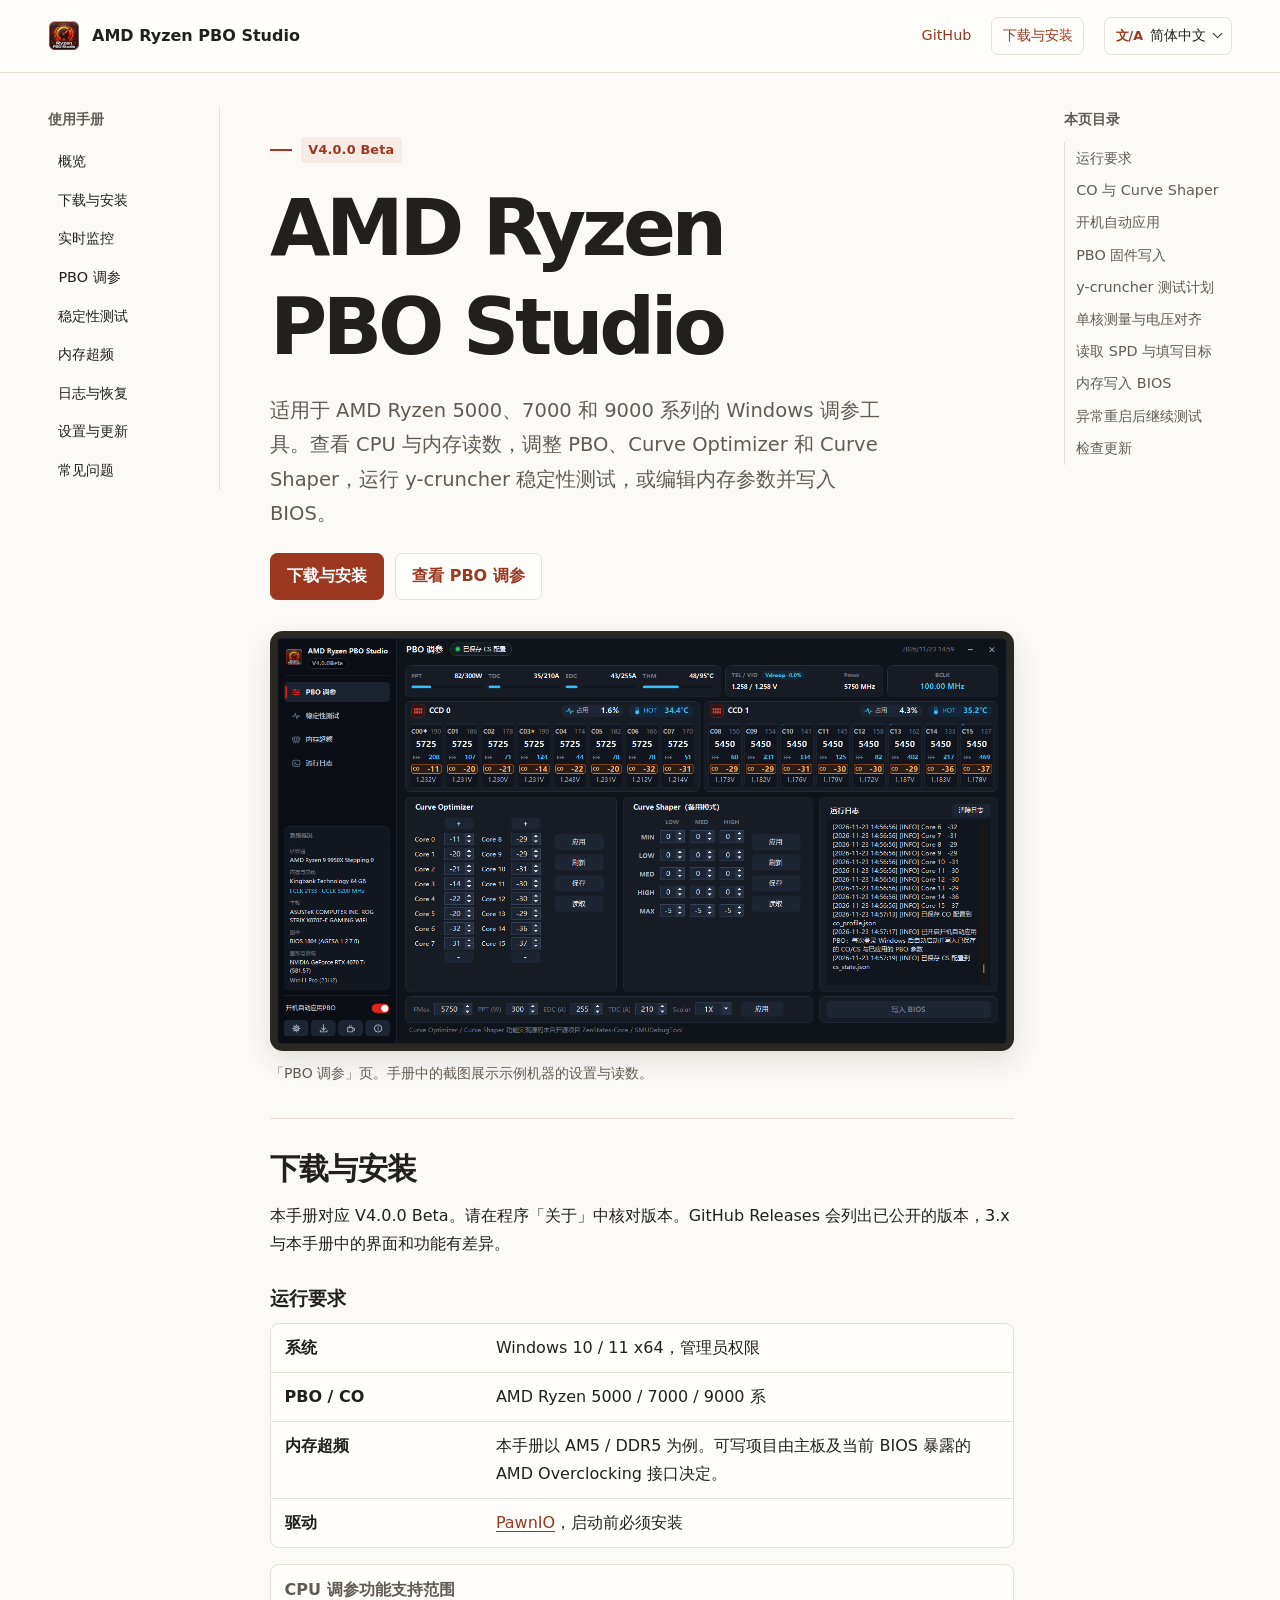
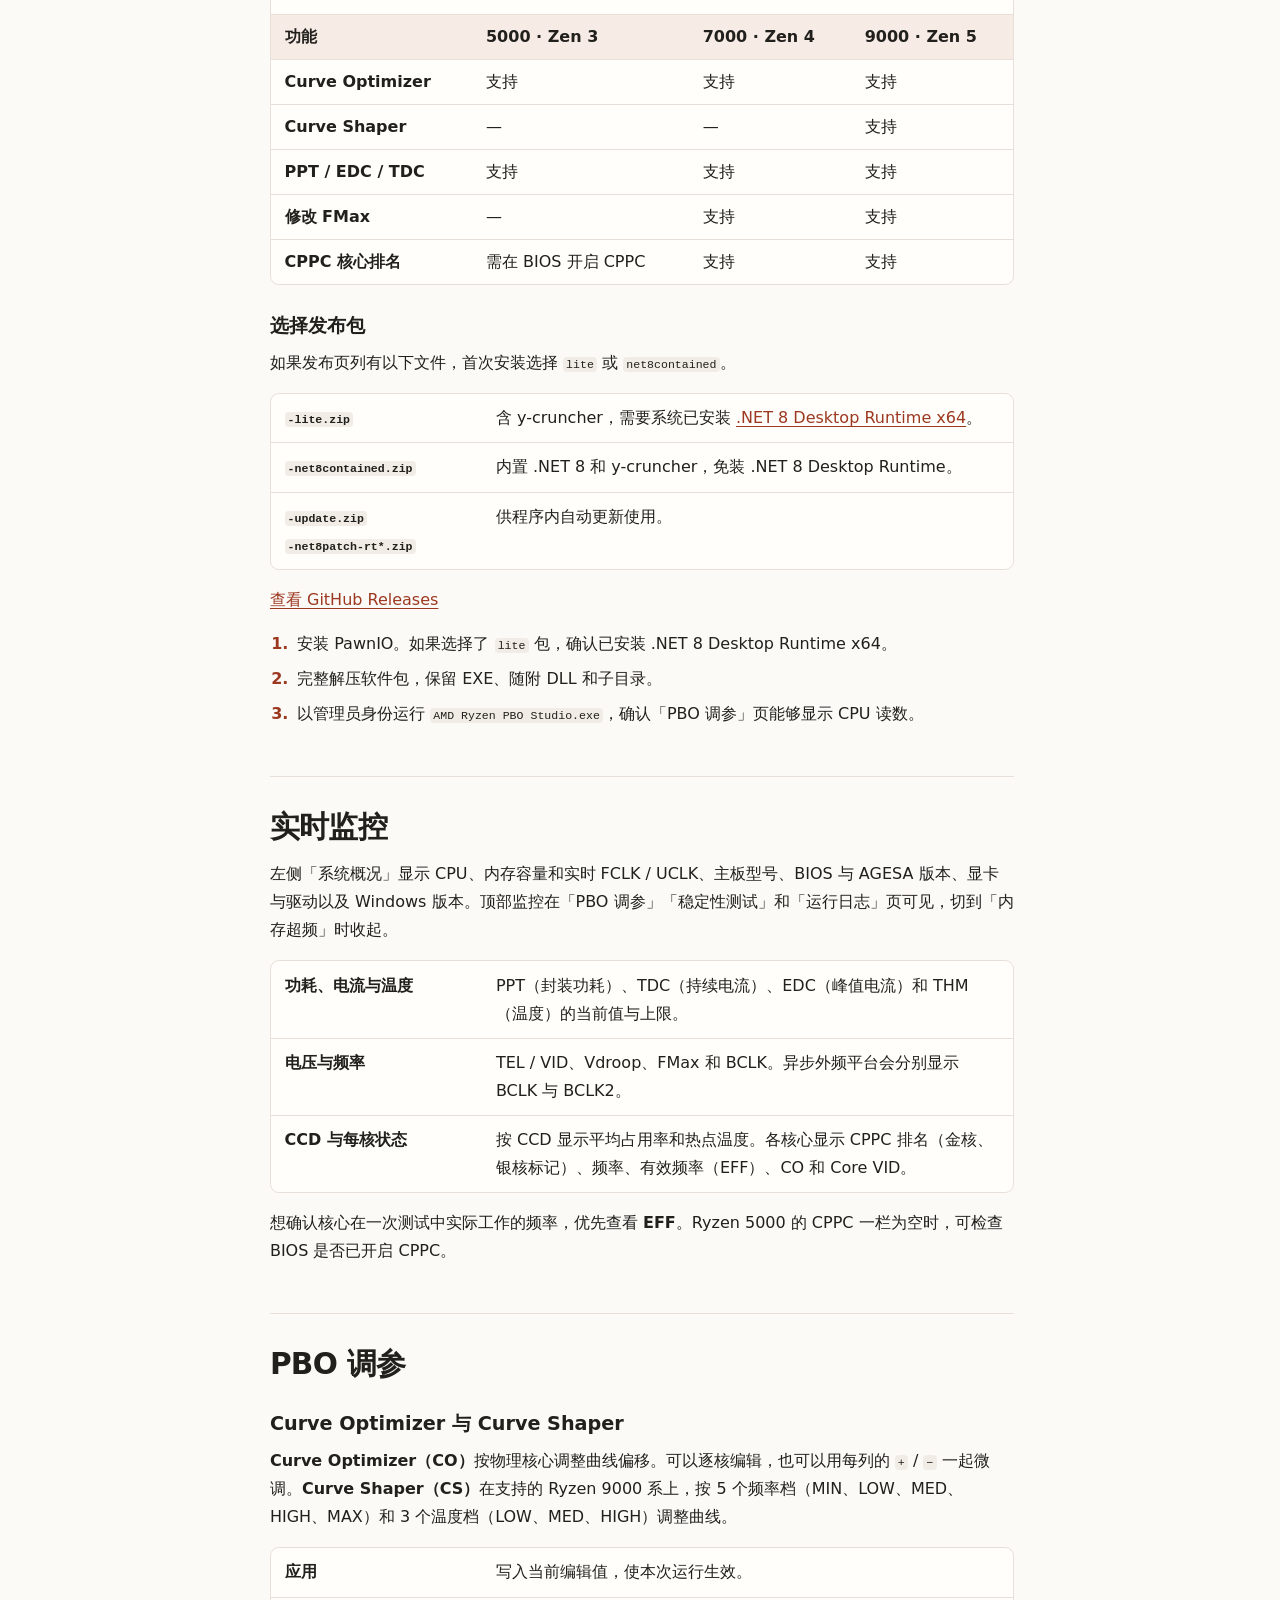
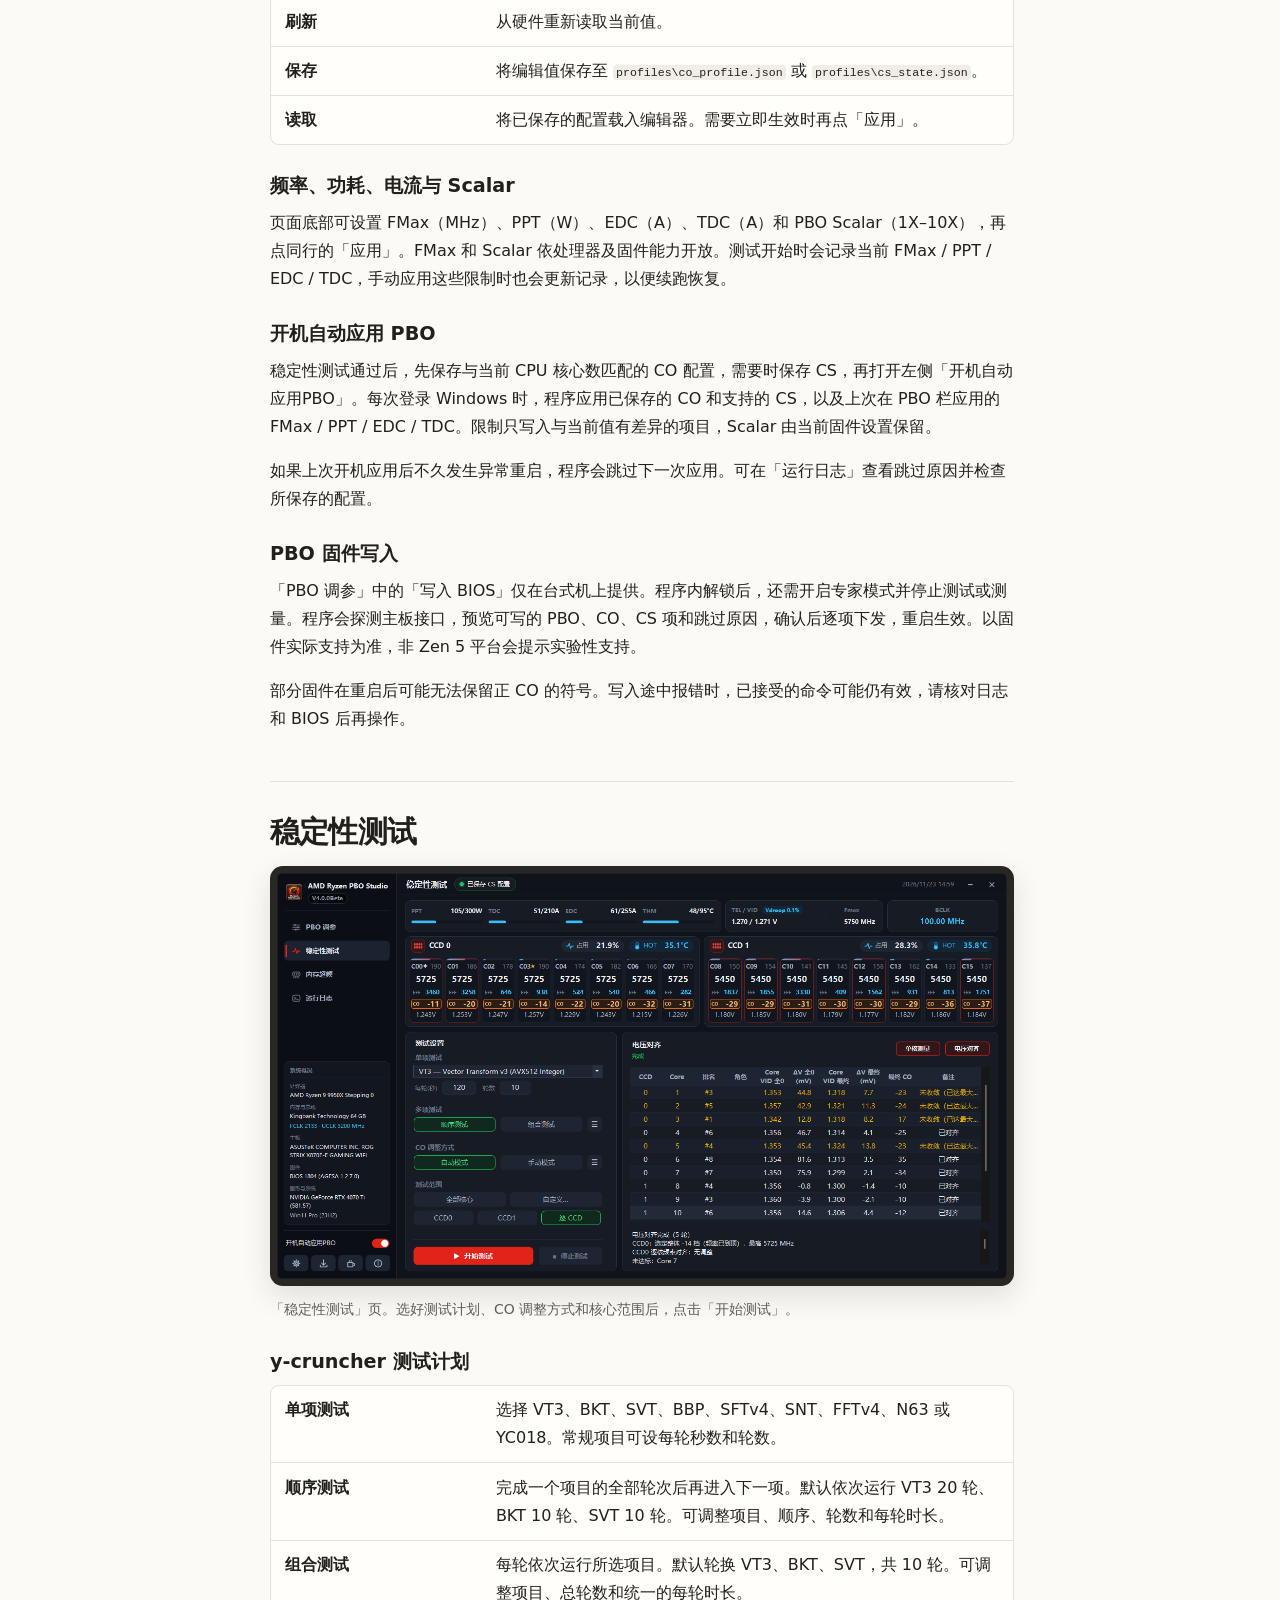
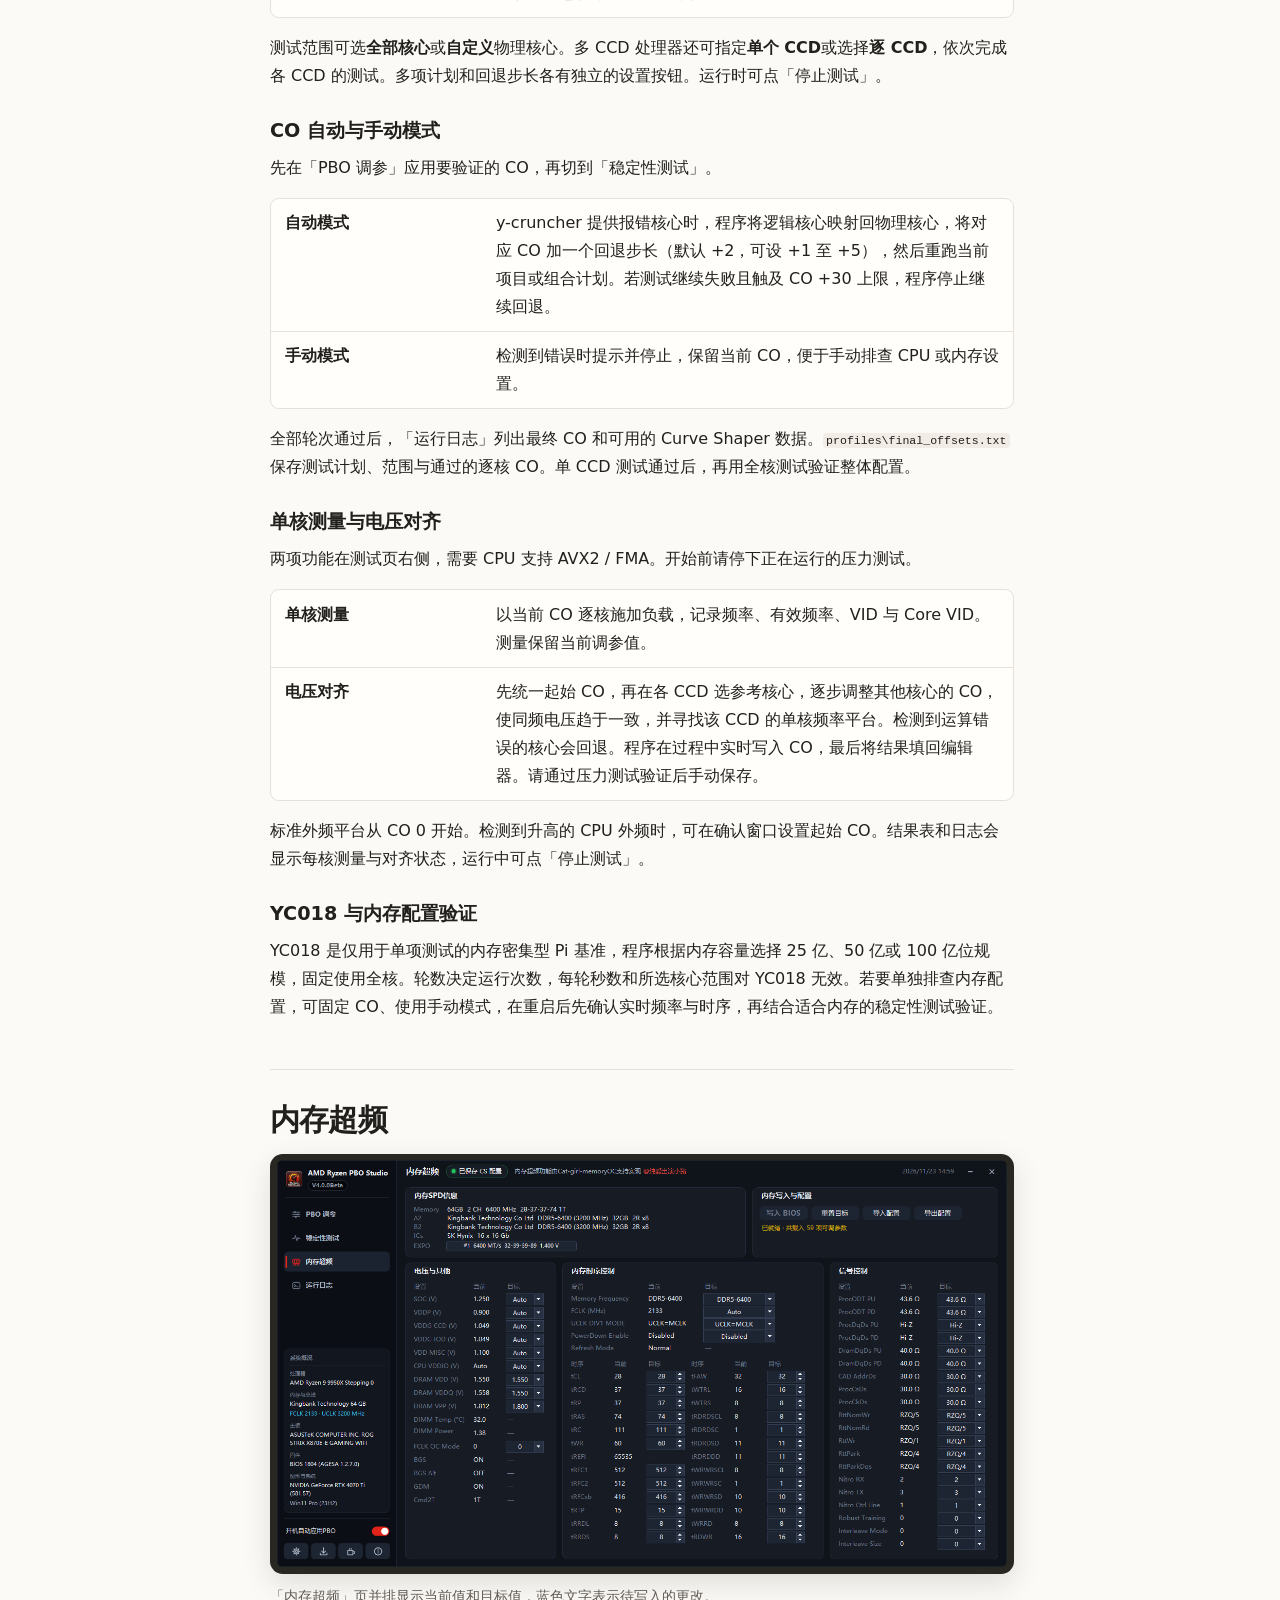
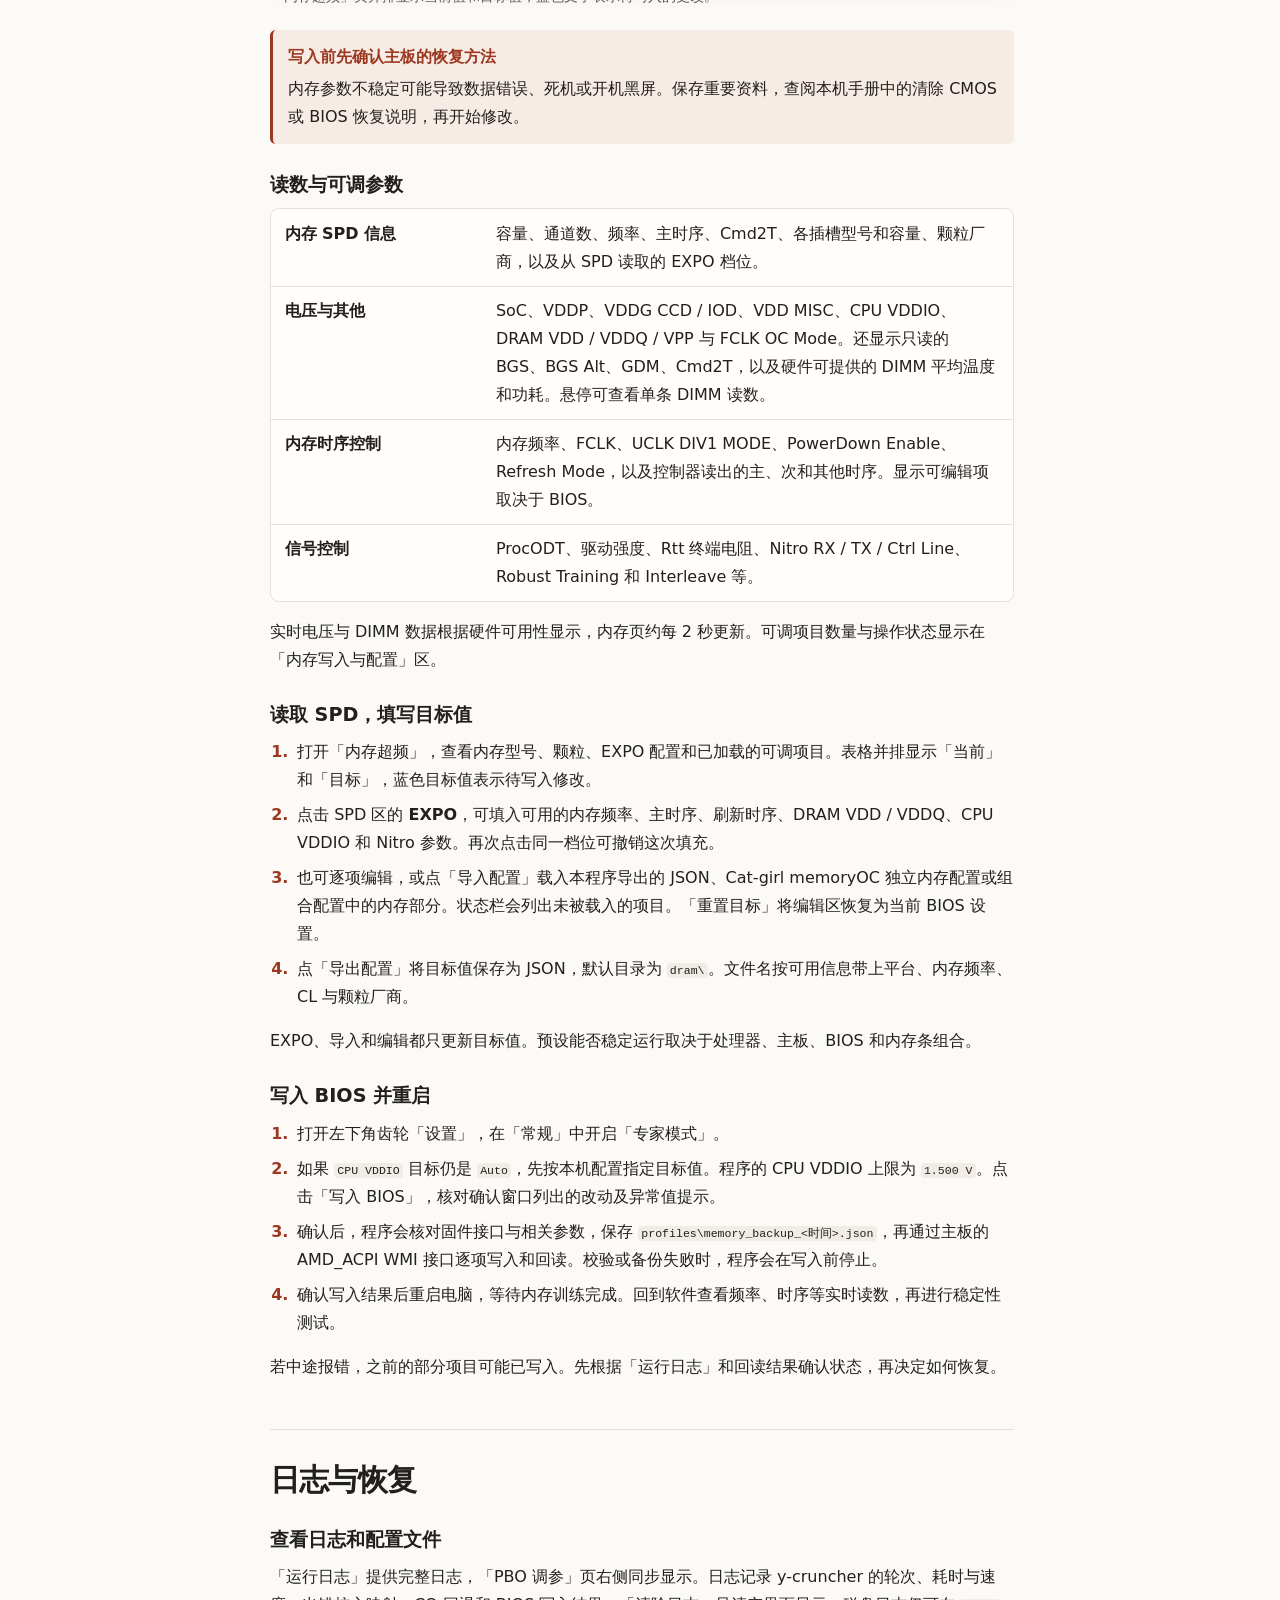
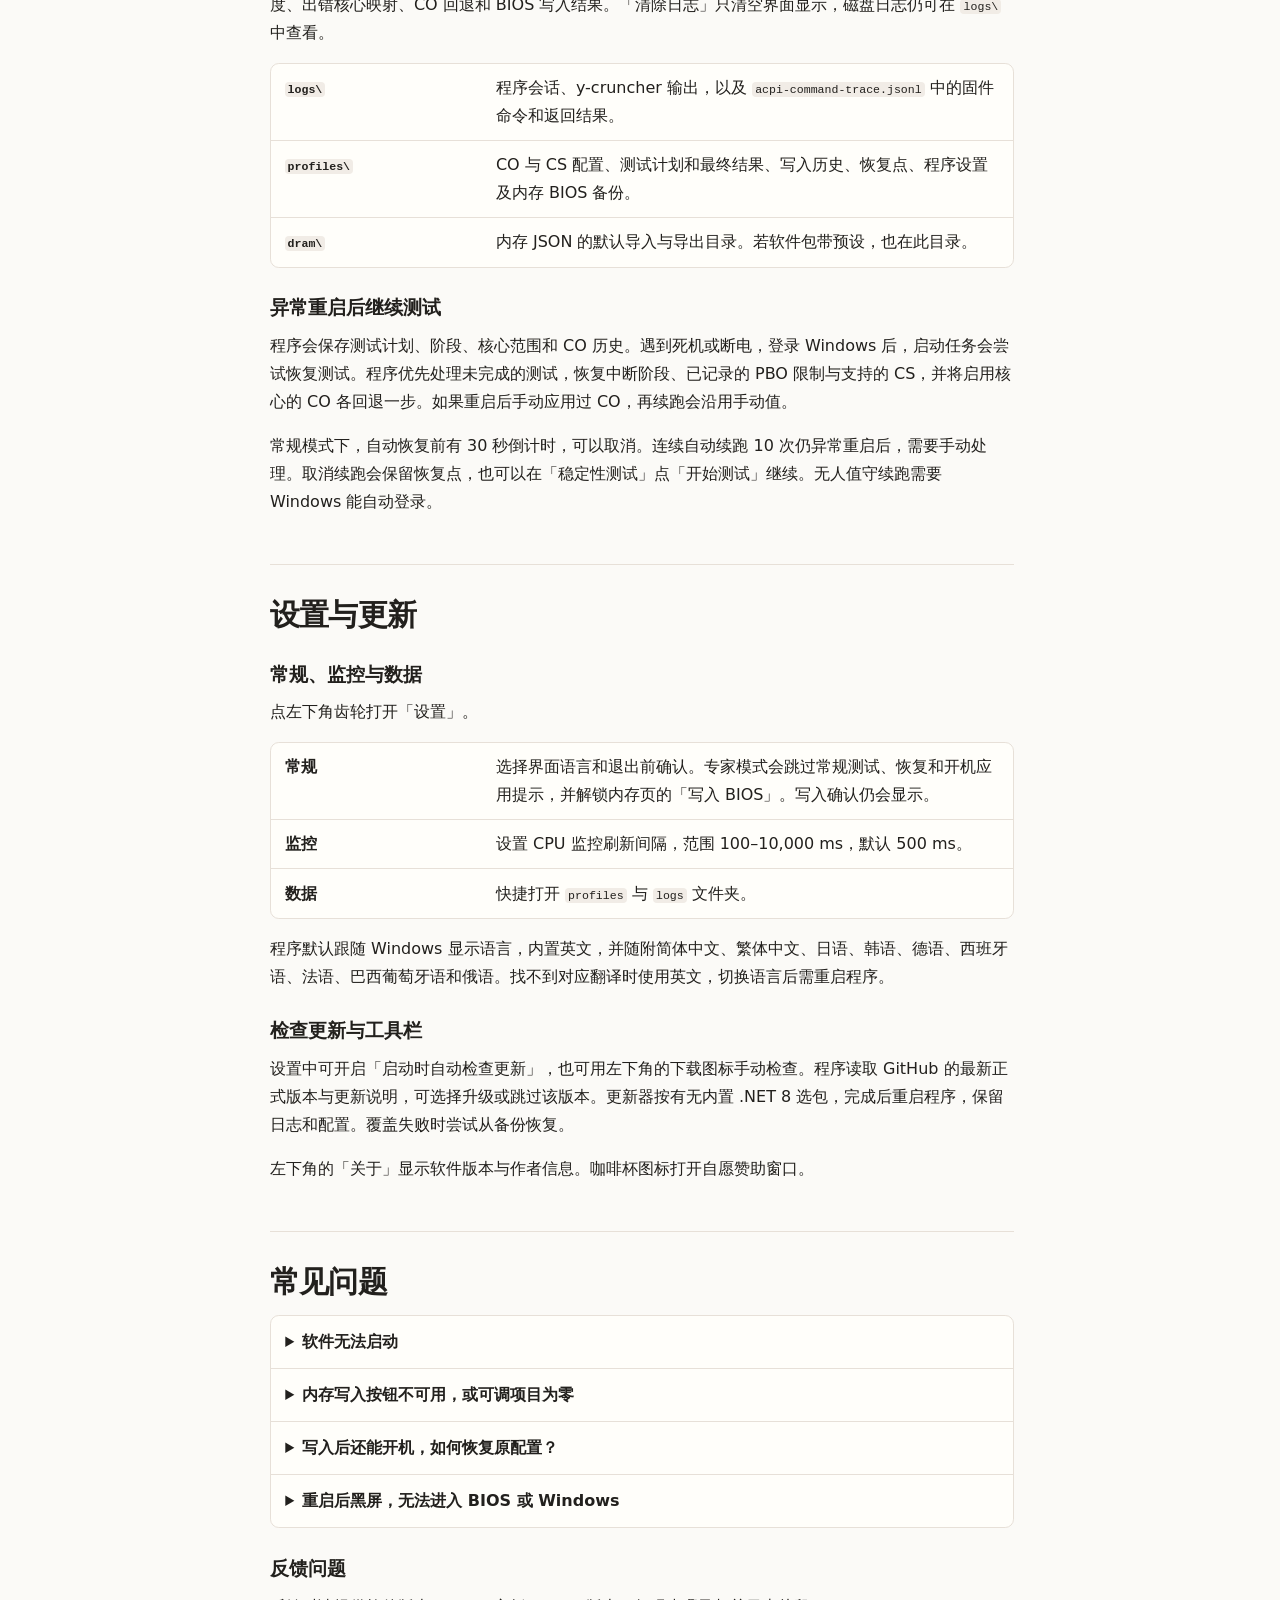
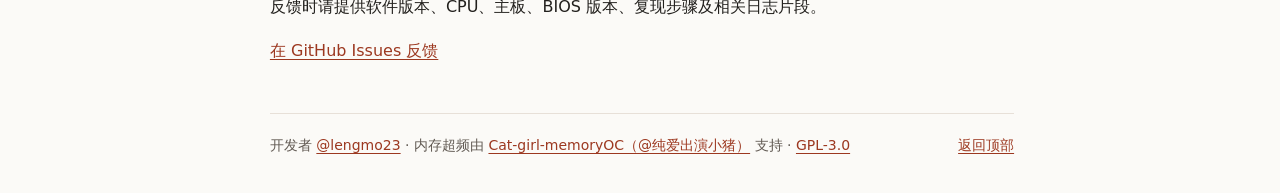
==== commit e3ed546f: "Add the English user guide and language picker" ====
--- a/index.html
+++ b/index.html
@@ -8,6 +8,8 @@
   <title>AMD Ryzen PBO Studio · 中文使用手册</title>
   <link rel="icon" href="studio.ico">
   <link rel="stylesheet" href="site.css">
+  <link rel="alternate" hreflang="en" href="en/">
+  <script src="language.js" defer></script>
 </head>
 <body id="top">
   <a class="skip" href="#main">跳到正文</a>
@@ -20,6 +22,16 @@
       <div class="header-links">
         <a href="https://github.com/lengmo23/RyzenPboStudio">GitHub</a>
         <a class="header-download" href="#install">下载与安装</a>
+        <details class="language-picker">
+          <summary aria-label="文档语言，当前为简体中文">
+            <span class="language-symbol" aria-hidden="true">文/A</span>
+            <span>简体中文</span>
+          </summary>
+          <div class="language-options">
+            <a href="./" lang="zh-CN" hreflang="zh-CN" aria-current="page">简体中文</a>
+            <a href="en/" lang="en" hreflang="en">English</a>
+          </div>
+        </details>
       </div>
     </div>
   </header>
--- a/site.css
+++ b/site.css
@@ -47,6 +47,43 @@
 .header-links { gap: 1.25rem; font-size: .9rem; white-space: nowrap; }
 .header-links a { text-decoration: none; }
 .header-download { border: 1px solid var(--rule); border-radius: .45rem; padding: .35rem .65rem; }
+.language-picker { position: relative; }
+.language-picker summary {
+  display: flex;
+  align-items: center;
+  gap: .45rem;
+  padding: .35rem .65rem;
+  border: 1px solid var(--rule);
+  border-radius: .45rem;
+  list-style: none;
+  color: var(--ink);
+  cursor: pointer;
+}
+.language-picker summary::-webkit-details-marker { display: none; }
+.language-picker summary::after {
+  content: "";
+  width: .38rem;
+  height: .38rem;
+  border-right: 1px solid currentColor;
+  border-bottom: 1px solid currentColor;
+  transform: translateY(-.13rem) rotate(45deg);
+}
+.language-picker summary:hover, .language-picker[open] summary { background: var(--tint); }
+.language-symbol { color: var(--accent); font-size: .8rem; font-weight: 750; }
+.language-options {
+  position: absolute;
+  top: calc(100% + .45rem);
+  right: 0;
+  min-width: 9rem;
+  padding: .3rem;
+  border: 1px solid var(--rule);
+  border-radius: .5rem;
+  background: var(--surface);
+  box-shadow: 0 8px 22px #33241621;
+}
+.language-options a { display: block; padding: .35rem .6rem; border-radius: .3rem; color: var(--ink); }
+.language-options a:hover, .language-options a[aria-current="page"] { background: var(--tint); color: var(--accent); }
+.language-options a[aria-current="page"] { font-weight: 700; }
 
 .layout {
   display: grid;
@@ -162,6 +199,9 @@
   .sidebar nav a { padding: .37rem .5rem; }
   .hero { padding-top: 1.9rem; }
   .header-download { display: none; }
+  .header-inner, .header-links { gap: .6rem; }
+  .language-picker summary { padding-inline: .45rem; }
+  .language-symbol { display: none; }
 }
 
 @media (max-width: 28rem) {
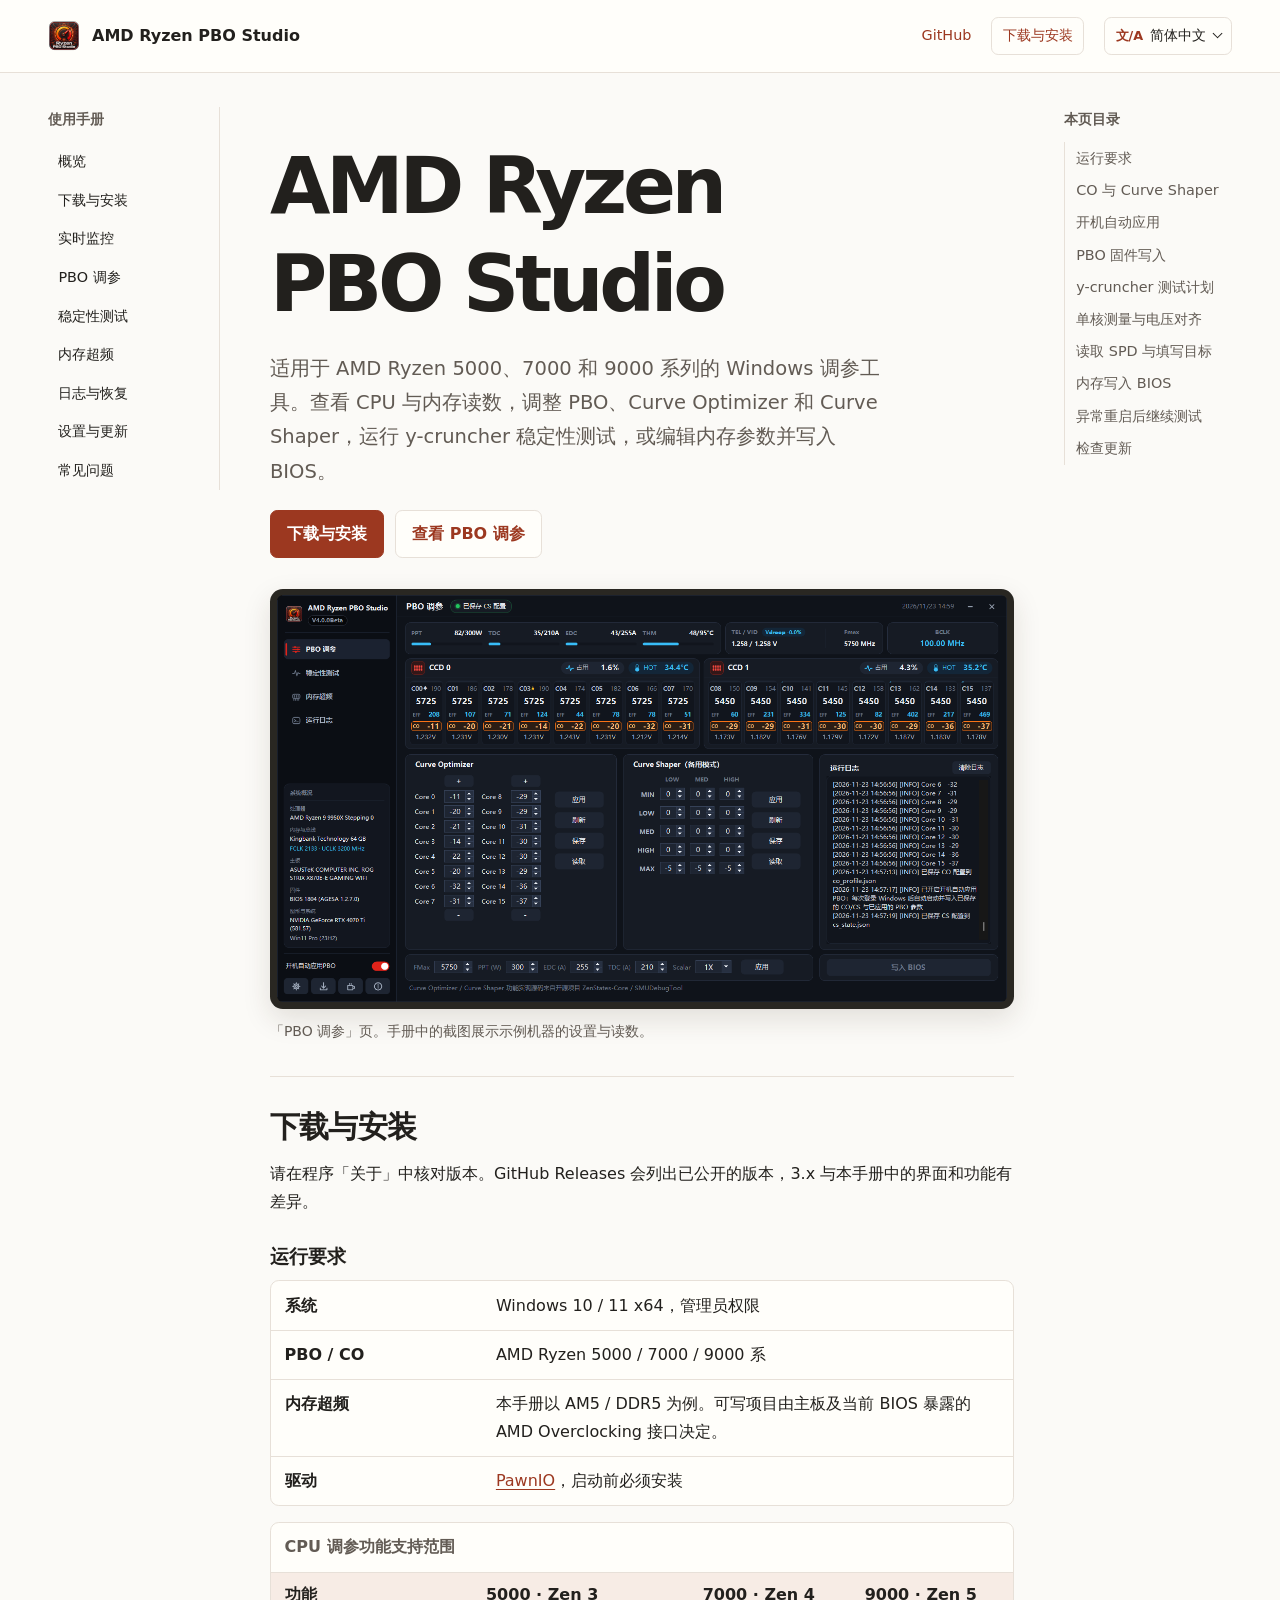
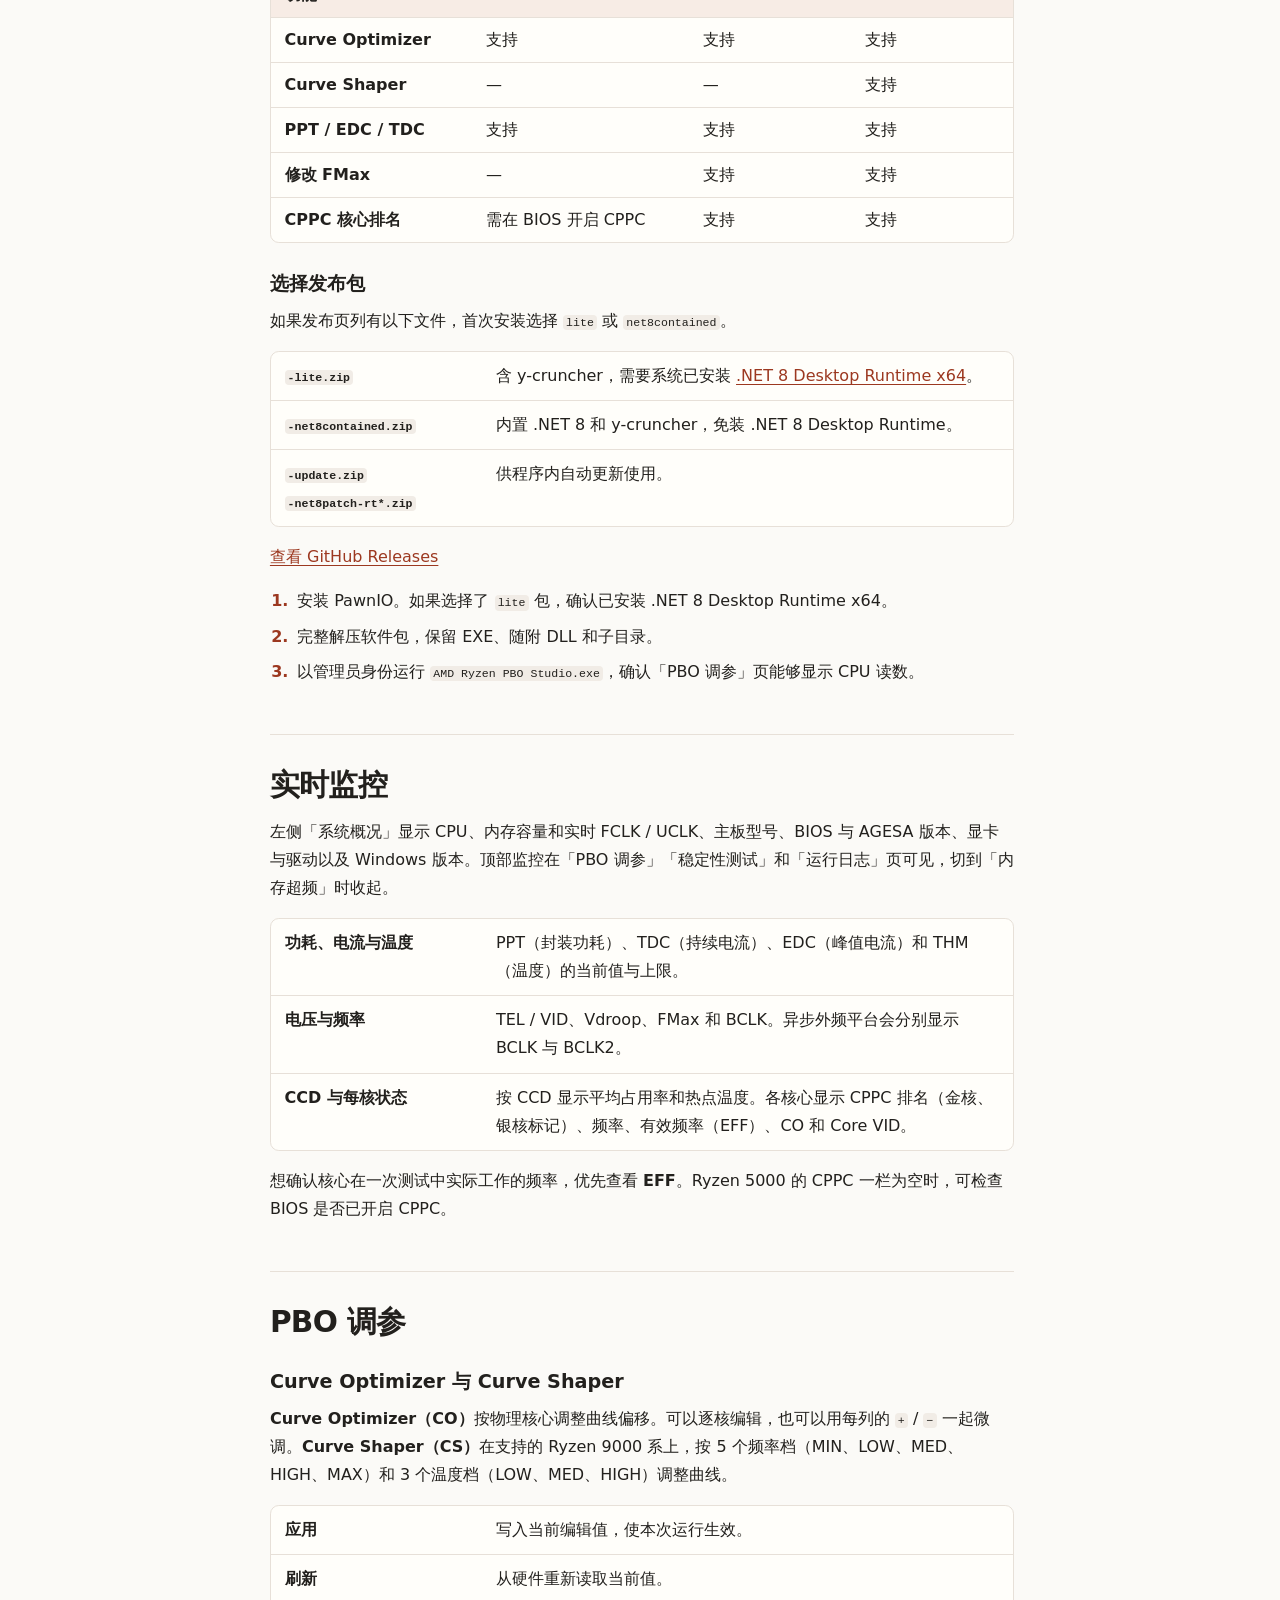
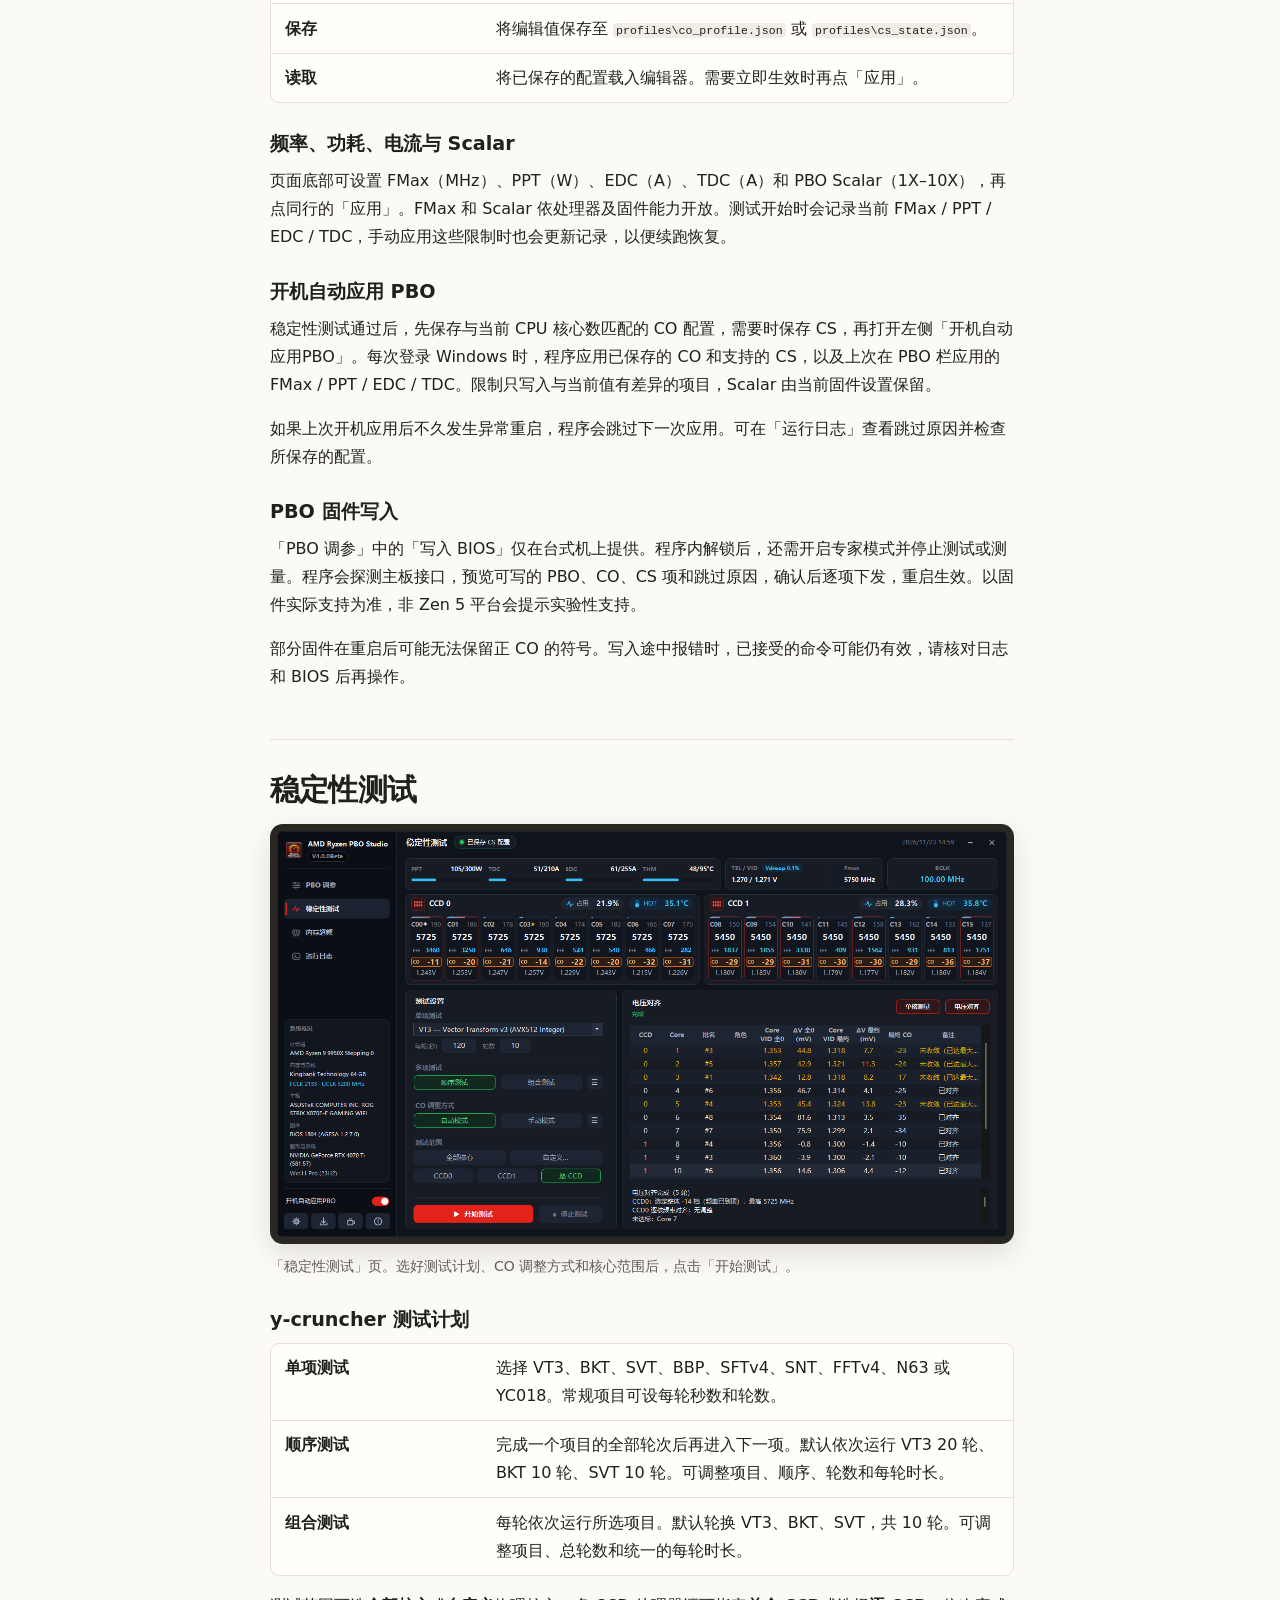
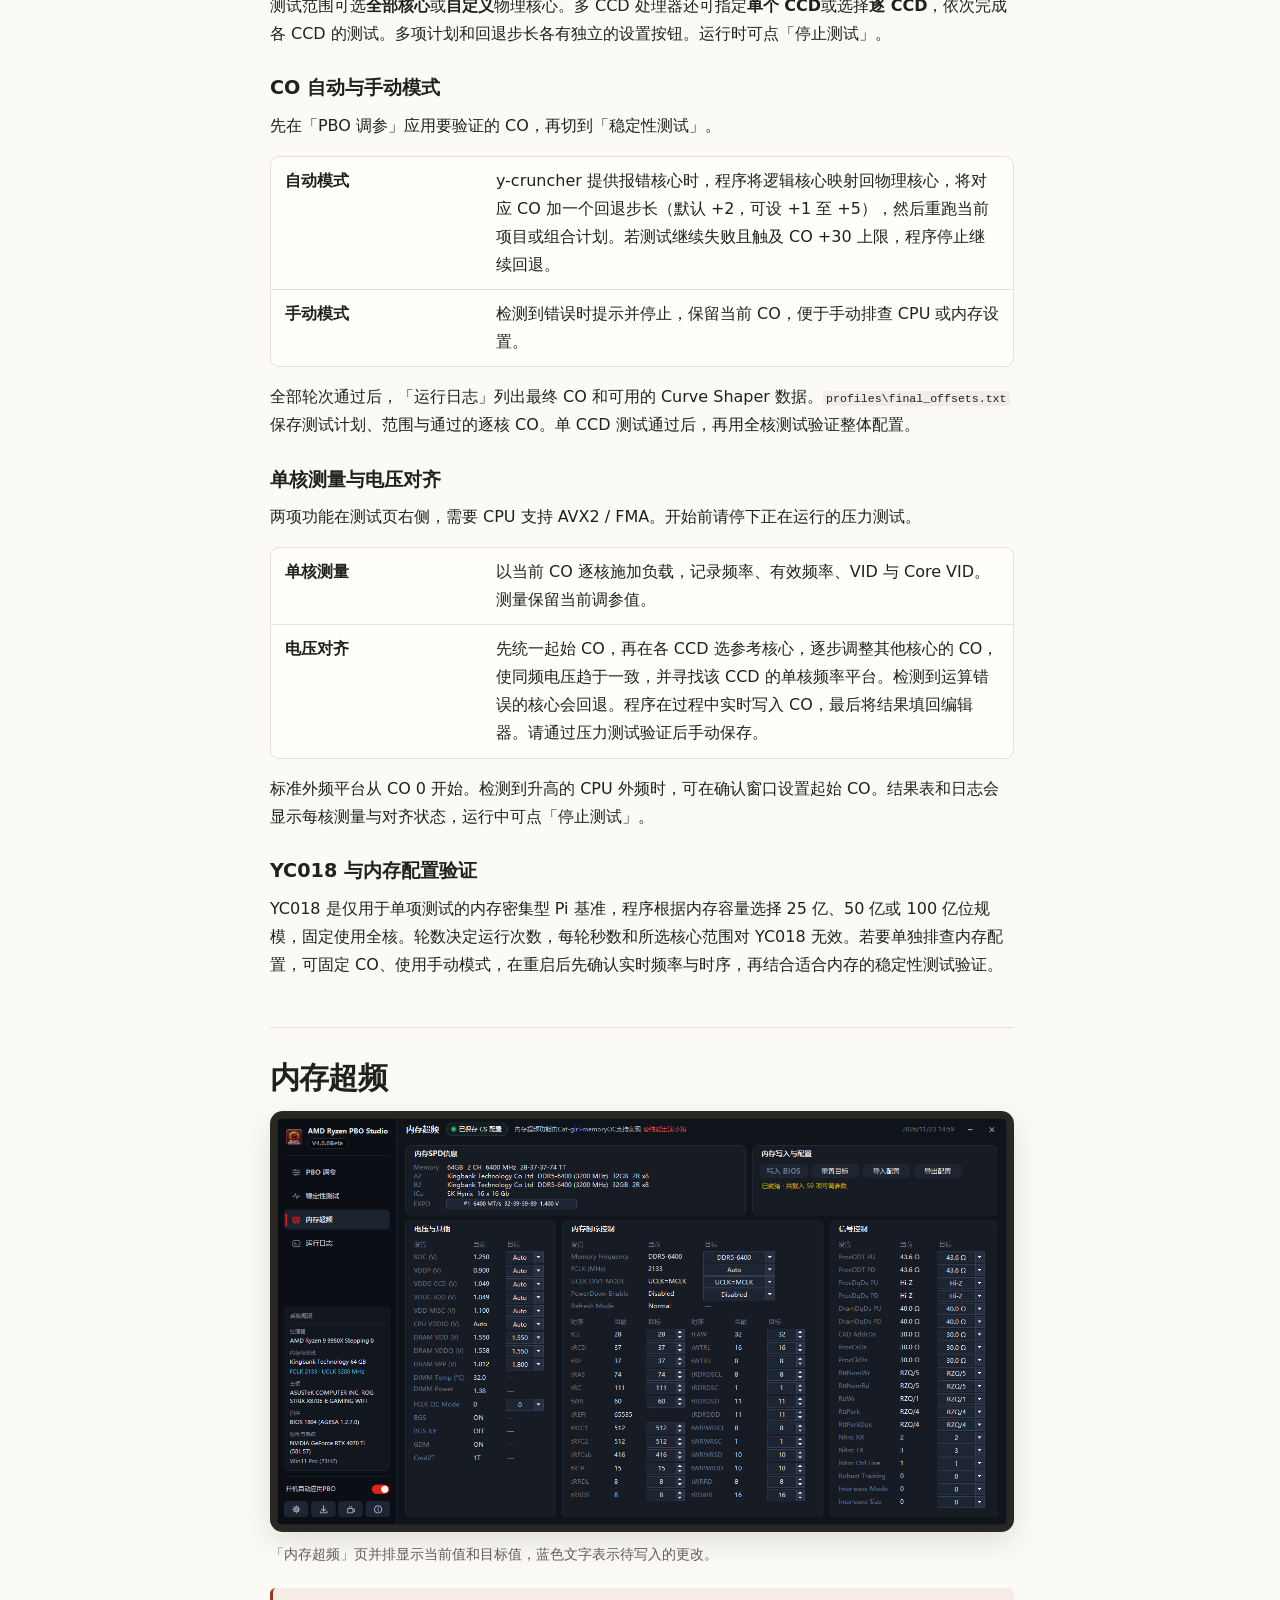
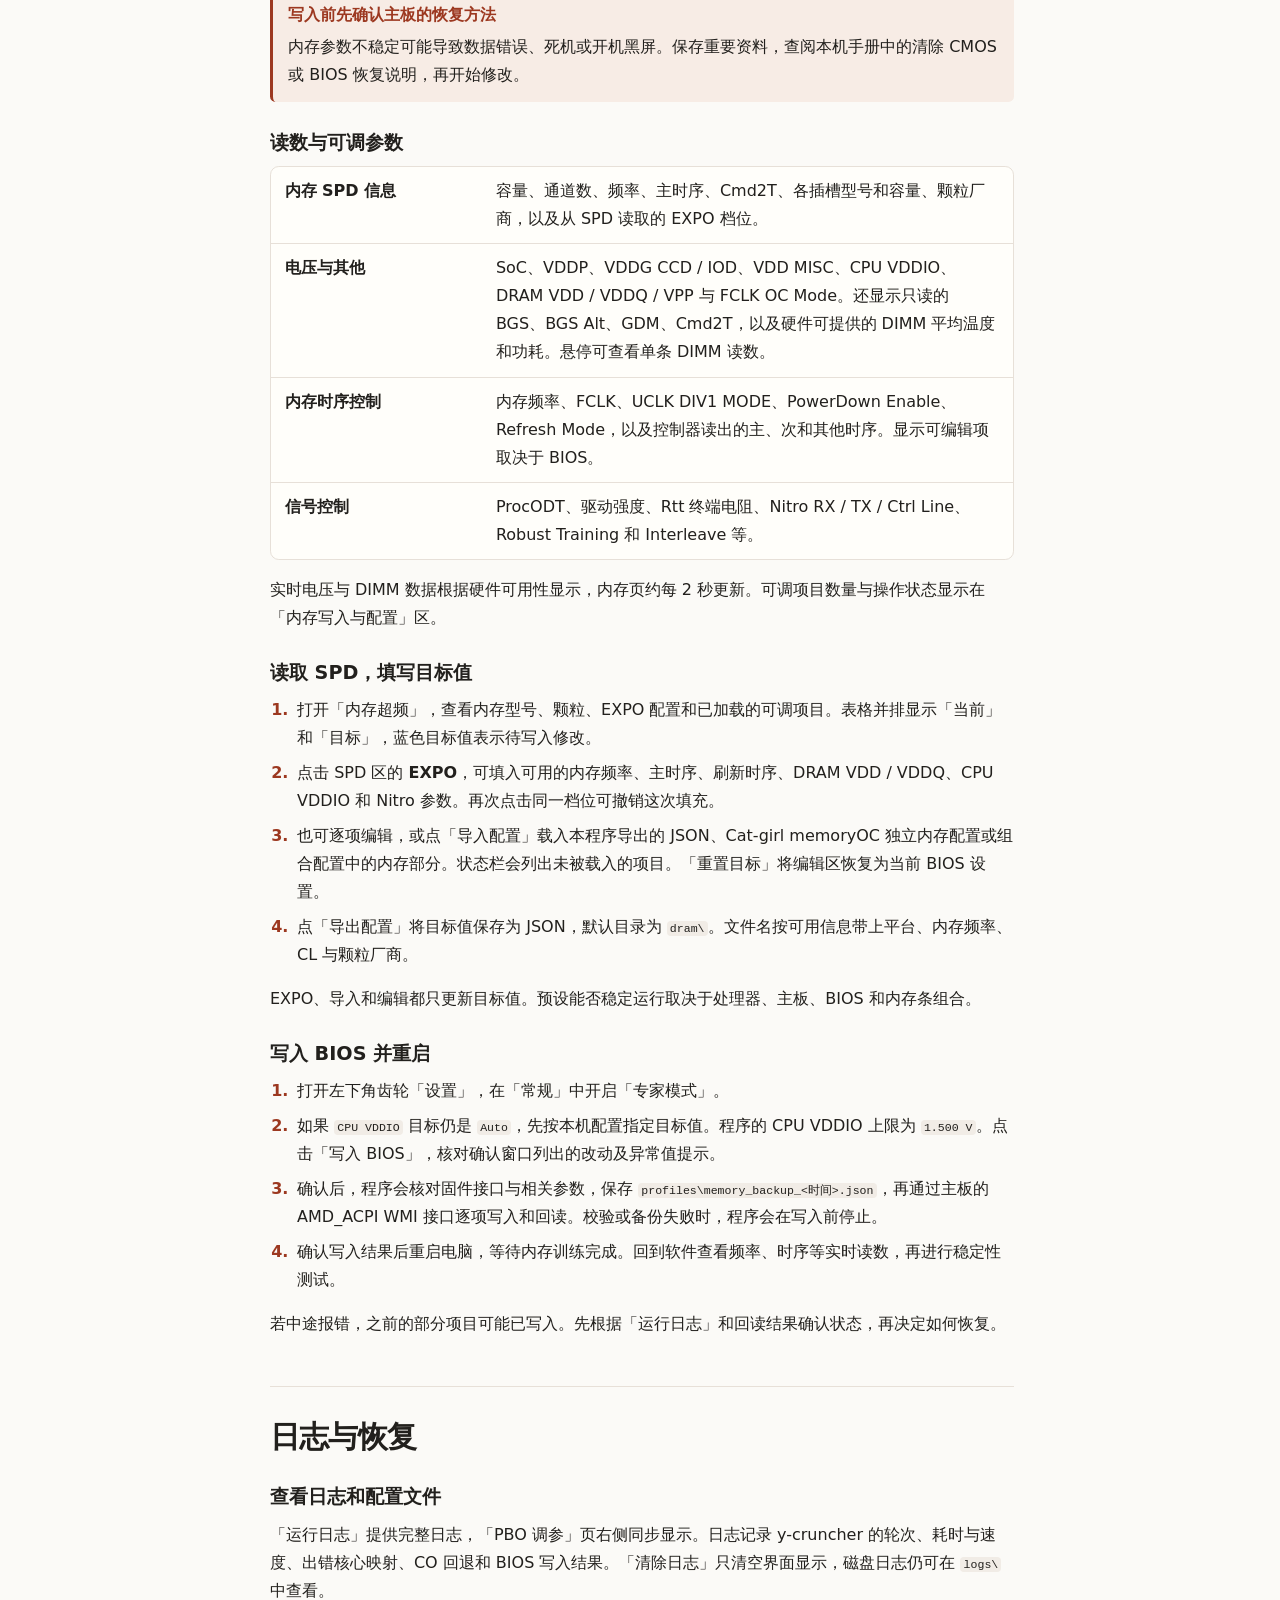
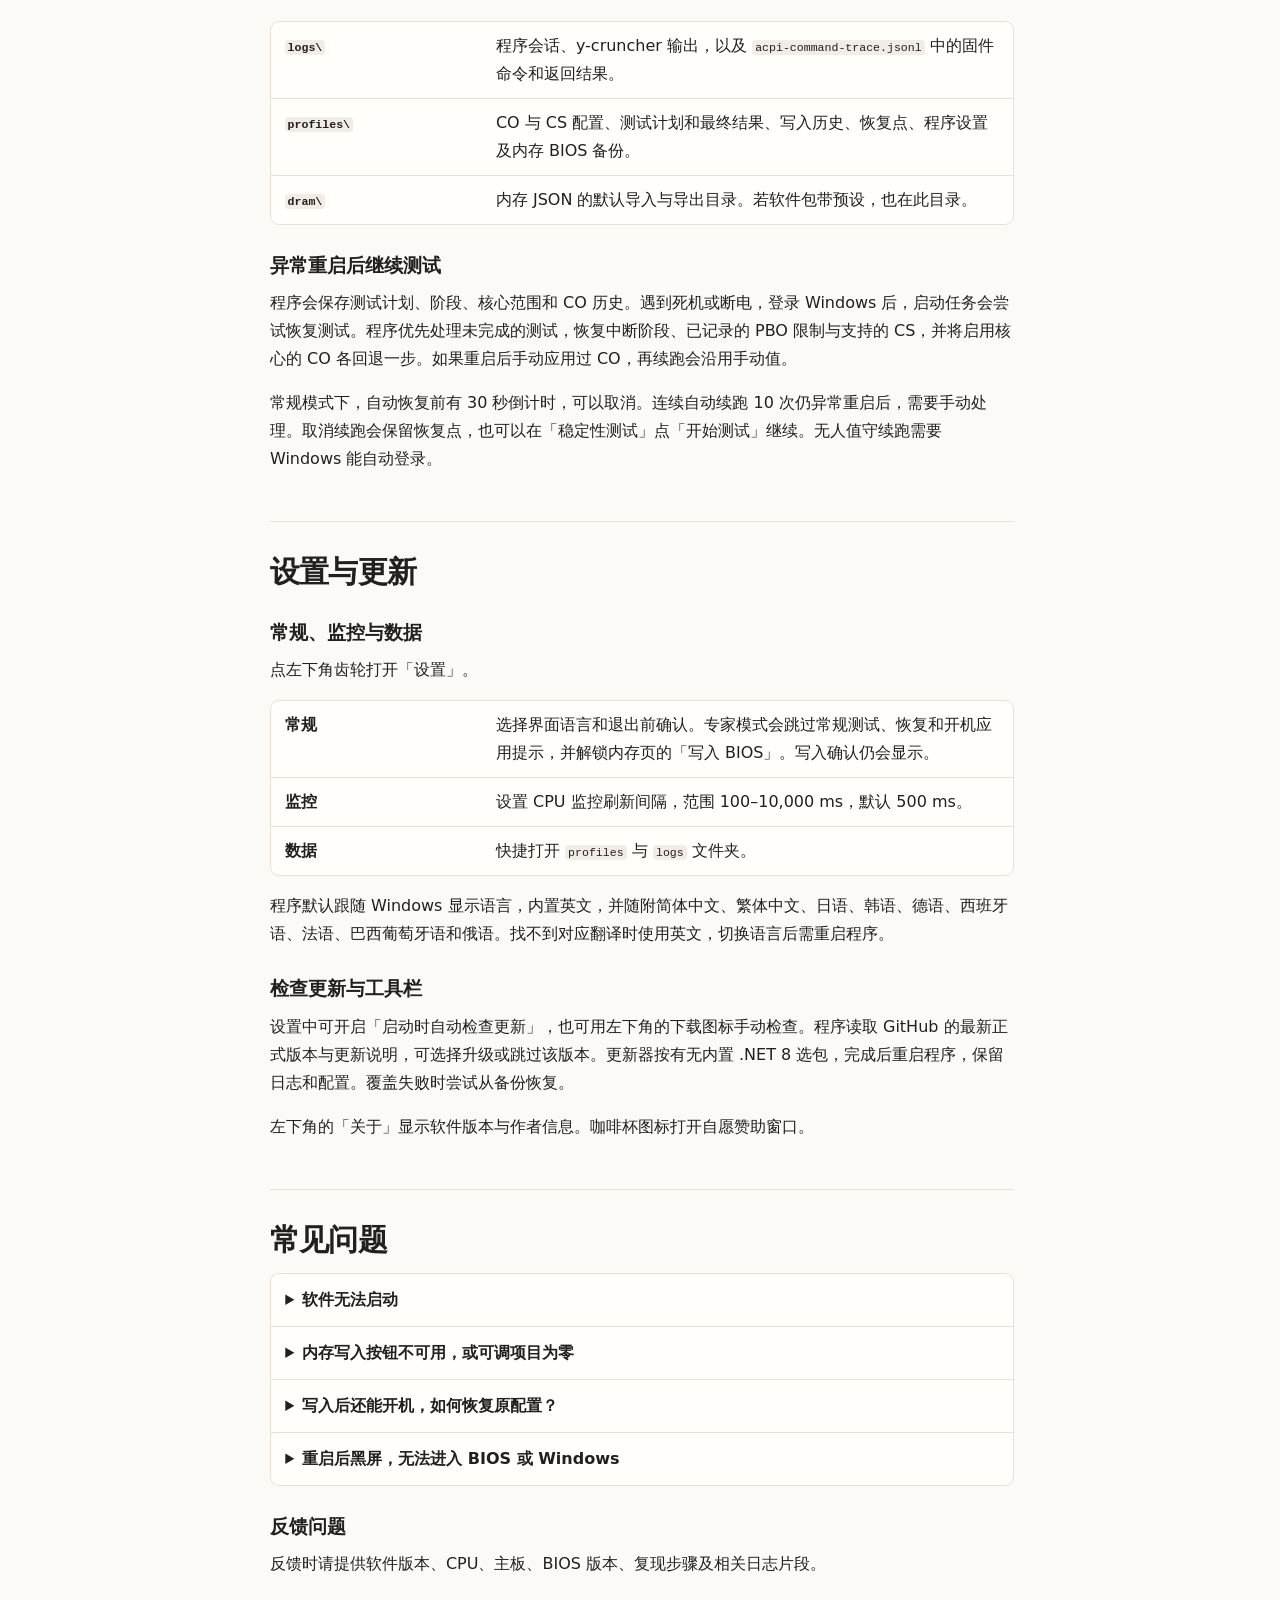
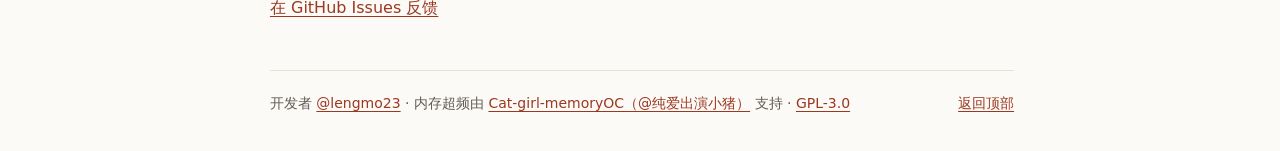
==== commit 9ae09e3d: "Remove beta labels from both user guides" ====
--- a/index.html
+++ b/index.html
@@ -54,7 +54,6 @@
 
     <main id="main" tabindex="-1">
       <section class="hero" aria-labelledby="title">
-        <p class="eyebrow"><span aria-hidden="true"></span> <span class="version">V4.0.0 Beta</span></p>
         <h1 id="title">AMD Ryzen<br>PBO Studio</h1>
         <p class="intro">适用于 AMD Ryzen 5000、7000 和 9000 系列的 Windows 调参工具。查看 CPU 与内存读数，调整 PBO、Curve Optimizer 和 Curve Shaper，运行 y-cruncher 稳定性测试，或编辑内存参数并写入 BIOS。</p>
         <div class="hero-links">
@@ -72,7 +71,7 @@
 
       <section class="chapter" id="install" aria-labelledby="install-title">
         <h2 id="install-title">下载与安装</h2>
-        <p>本手册对应 V4.0.0 Beta。请在程序「关于」中核对版本。GitHub Releases 会列出已公开的版本，3.x 与本手册中的界面和功能有差异。</p>
+        <p>请在程序「关于」中核对版本。GitHub Releases 会列出已公开的版本，3.x 与本手册中的界面和功能有差异。</p>
         <h3 id="requirements">运行要求</h3>
         <dl class="specs">
           <div><dt>系统</dt><dd>Windows 10 / 11 x64，管理员权限</dd></div>
--- a/site.css
+++ b/site.css
@@ -113,19 +113,6 @@
 main:focus { outline: none; }
 
 .hero { padding: clamp(2.15rem, 5vw, 4.25rem) 0 1.9rem; }
-.eyebrow {
-  display: flex;
-  align-items: center;
-  flex-wrap: wrap;
-  gap: .55rem;
-  margin: 0 0 1rem;
-  color: var(--accent);
-  font-size: .8rem;
-  letter-spacing: .095em;
-  font-weight: 750;
-}
-.eyebrow > span:first-child { display: inline-block; width: 1.4rem; height: 2px; background: currentColor; }
-.version { border-radius: .25rem; background: var(--tint); padding: .12rem .45rem; letter-spacing: .015em; }
 h1, h2, h3 { line-height: 1.26; }
 h1 { margin: 0; font-size: clamp(2.65rem, 6.1vw, 5.65rem); letter-spacing: -.055em; font-weight: 800; }
 .intro { max-width: 39rem; margin: 1.15rem 0 1.35rem; font-size: clamp(1rem, 1.65vw, 1.22rem); color: var(--muted); }
